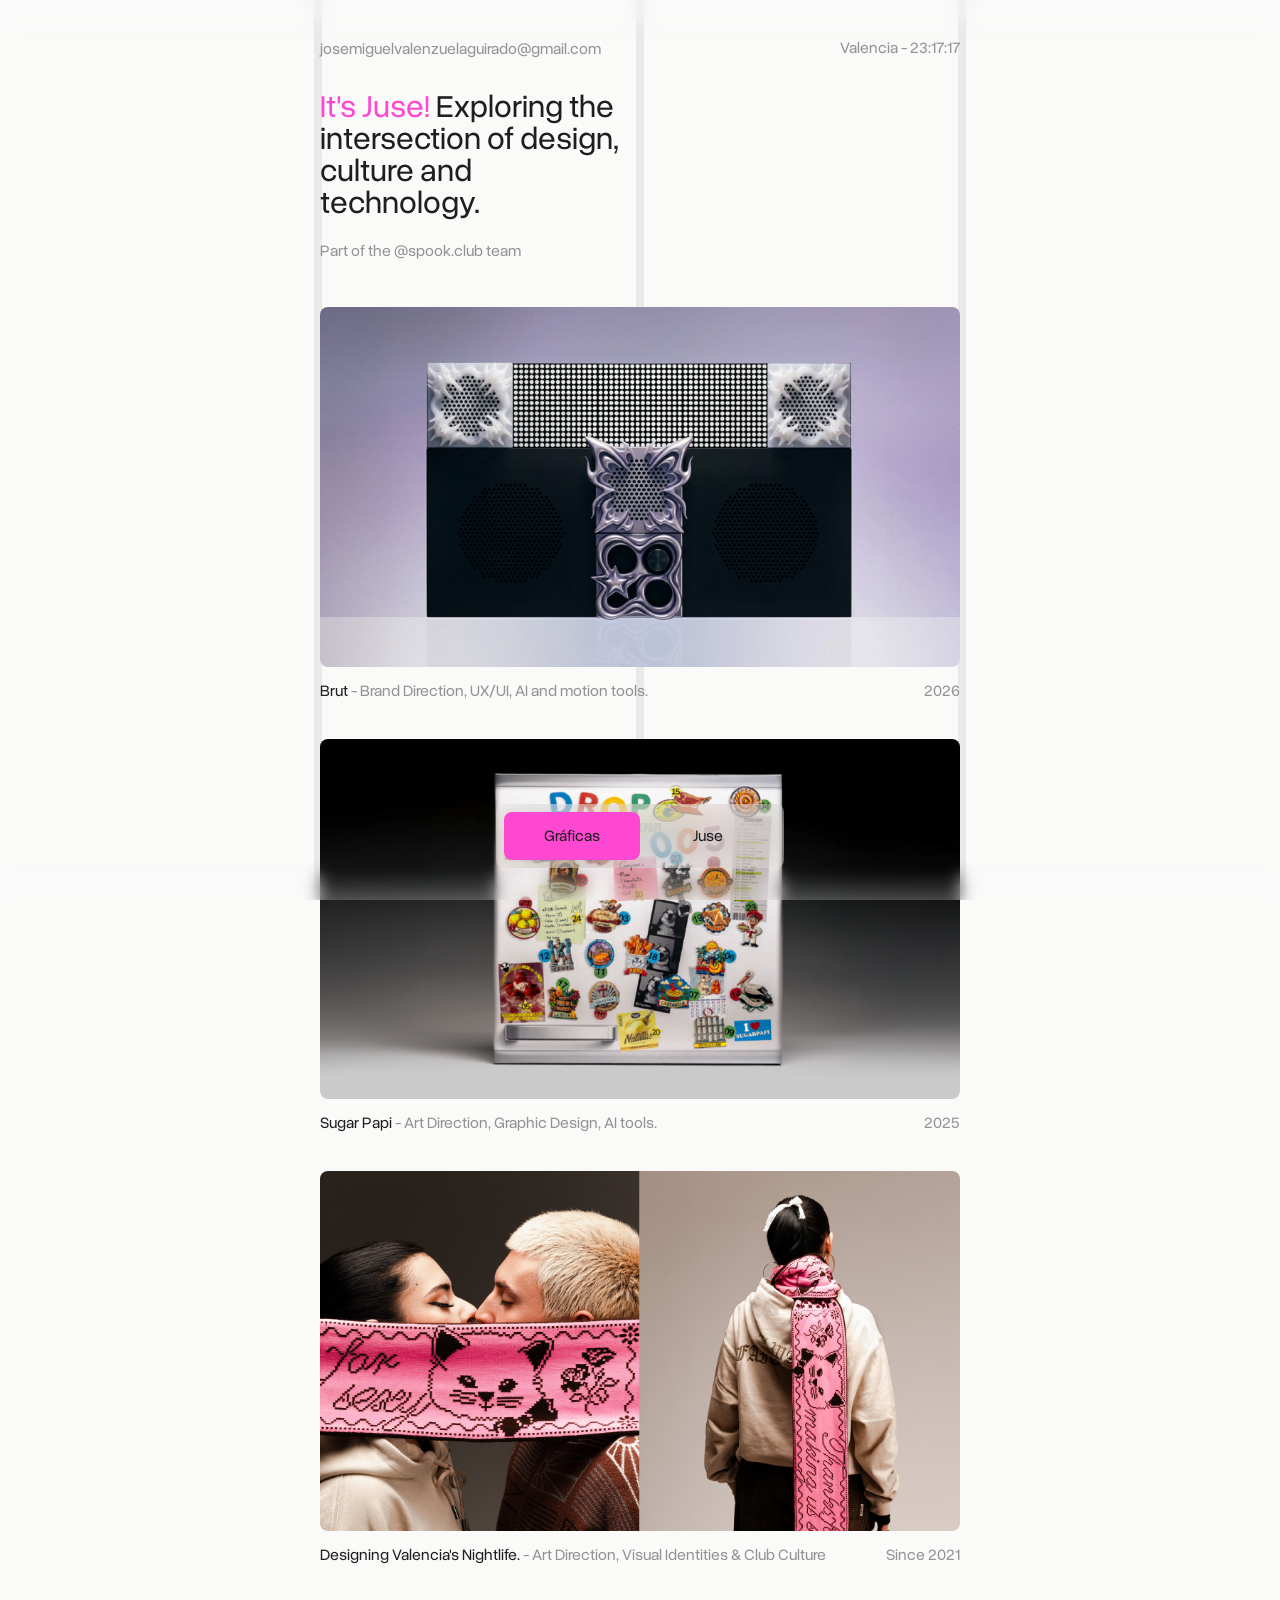
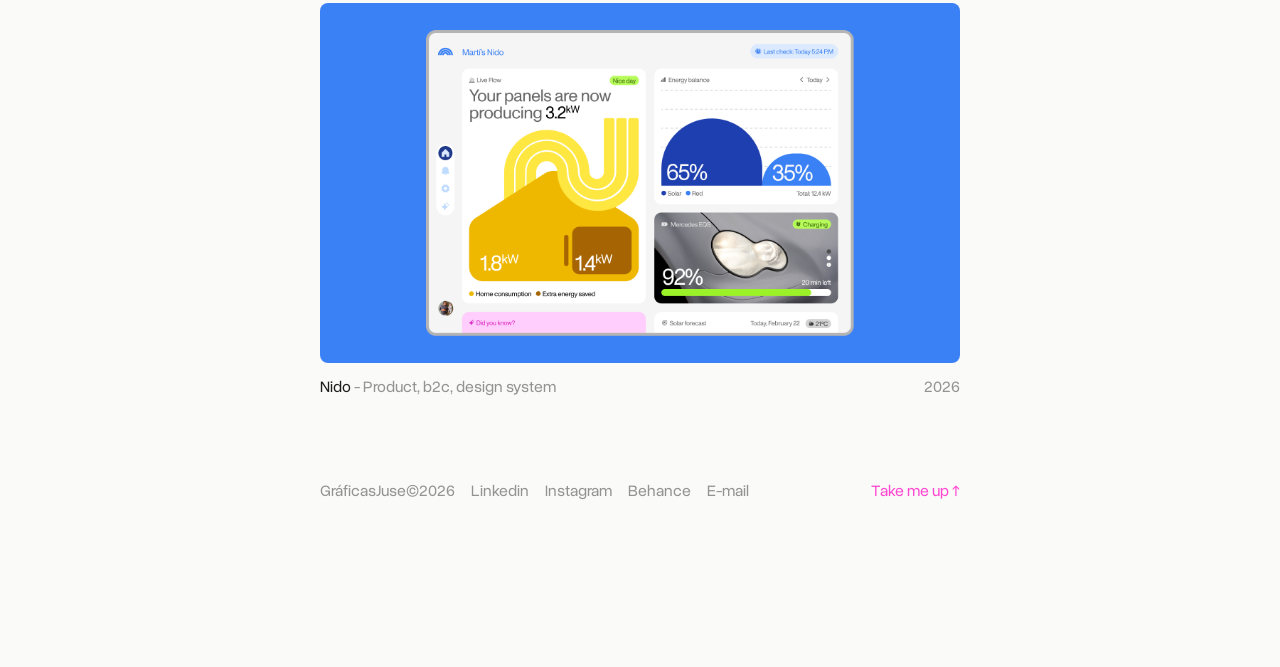
==== index.html @ 61f2789e "Primera versión del portfolio" ====
<!doctype html>
<html lang="es">
<head>
  <meta charset="utf-8">
  <meta name="viewport" content="width=device-width, initial-scale=1">
  <meta name="description" content="Portfolio de Juse. Gráficas, proyectos y trayectoria.">
  <title>portfolio</title>
  <link rel="stylesheet" href="styles.css">
  <script src="app.js" defer></script>
</head>
<body>
  <a class="skip" href="#contenido">Saltar al contenido</a>
  <div class="guides" aria-hidden="true"><i></i><i></i><i></i></div>
  <main id="contenido" class="center">
    <section id="graficas" role="tabpanel" aria-labelledby="tab-graficas">
      <div class="intro"><div class="email-control"><button type="button" class="copy-email" aria-label="Copiar correo: josemiguelvalenzuelaguirado@gmail.com">josemiguelvalenzuelaguirado@gmail.com</button><span class="copy-feedback" aria-hidden="true">Copied!</span></div><time class="valencia-clock" aria-label="Hora de Valencia"></time><h1><a class="juse-title-link" href="https://www.instagram.com/itsjusee/?hl=en" target="_blank" rel="noopener noreferrer">It's Juse!</a> Exploring the intersection of design, culture and technology.</h1><span class="current-role">Part of the <a href="https://www.instagram.com/spook.club/?hl=es" target="_blank" rel="noopener noreferrer">@spook.club</a> team</span></div>
      <div class="gallery" aria-label="Galería de proyectos">
        <article class="project"><a class="project-open" href="brut.html" data-project="0" aria-label="Abrir proyecto: Brut"><img class="art project-cover" src="Recursos/Graficas/cover_project1.png" alt="" width="900" height="506" fetchpriority="high" decoding="async"></a><div class="caption"><div><h2><span class="project-name">Brut</span> - Brand Direction, UX/UI, AI and motion tools.</h2></div><span class="project-date">2026</span></div></article>
        <article class="project"><a class="project-open" href="sugar-papi.html" data-project="1" aria-label="Abrir proyecto: Sugar Papi"><img class="art project-cover" src="Recursos/Graficas/cover_project2.png" alt="" width="900" height="506" loading="lazy" decoding="async"></a><div class="caption"><div><h2><span class="project-name">Sugar Papi</span> - Art Direction, Graphic Design, AI tools.</h2></div><span class="project-date">2025</span></div></article>
        <article class="project"><a class="project-open" href="night-clubbing.html" data-project="3" aria-label="Abrir proyecto: Designing Valencia's Nightlife."><img class="art project-cover" src="Recursos/Graficas/cover_project3.png" alt="" width="900" height="506" loading="lazy" decoding="async"></a><div class="caption"><div><h2><span class="project-name">Designing Valencia's Nightlife.</span> - Art Direction, Visual Identities &amp; Club Culture</h2></div><span class="project-date">Since 2021</span></div></article>
        <article class="project"><a class="project-open" href="nido.html" data-project="2" aria-label="Abrir proyecto: Nido"><img class="art project-cover" src="Recursos/Graficas/cover_project4.png" alt="" width="900" height="506" loading="lazy" decoding="async"></a><div class="caption"><div><h2><span class="project-name">Nido</span> - Product, b2c, design system</h2></div><span class="project-date">2026</span></div></article>
      </div>
    </section>
    <section id="juse" role="tabpanel" aria-labelledby="tab-juse" hidden>
      <div class="intro">
        <div class="email-control"><button type="button" class="copy-email" aria-label="Copiar correo: josemiguelvalenzuelaguirado@gmail.com">josemiguelvalenzuelaguirado@gmail.com</button><span class="copy-feedback" aria-hidden="true">Copied!</span></div><time class="valencia-clock" aria-label="Hora de Valencia"></time>
        <div class="juse-bio"><h1><a class="juse-title-link" href="https://www.instagram.com/itsjusee/?hl=en" target="_blank" rel="noopener noreferrer">It's Juse!</a> I'm a multidisciplinary designer with six years of experience in graphic design and art direction, now expanding my practice into digital product and interactive experiences.</h1>
        <div class="about-copy">
          <p>My background in visual communication, combined with my recent focus on research, interaction and user experience, allows me to approach complex problems from both a creative and user-centred perspective.</p>
          <p>I'm curious, collaborative and always looking for new ways to learn, connect ideas and turn them into clear and meaningful experiences.</p>
        </div></div>
        <button type="button" class="juse-portrait" aria-label="Ver la siguiente foto de Juse"><img src="Recursos/Juse/yo%201.png" alt="Juse, foto 1 de 5" width="1080" height="1440" decoding="async"></button>
      </div>
      <div class="resume">
        <section class="resume-section" aria-labelledby="studies-title">
          <h2 id="studies-title">Studies</h2>
          <div class="resume-rows">
            <div class="resume-row"><span class="resume-detail"><span class="resume-name">EASD</span> · Master's Degree in Interactive Space Design</span></div>
            <div class="resume-row"><span class="resume-detail"><span class="resume-name">UPV</span> · Master's Degree in UX/UI Design</span></div>
            <div class="resume-row"><span class="resume-detail"><span class="resume-name">EDI Murcia</span> · Bachelor's Degree in Graphic Design</span></div>
          </div>
        </section>
        <section class="resume-section" aria-labelledby="experience-title">
          <h2 id="experience-title">Experience</h2>
          <div class="resume-rows">
            <div class="resume-row"><span class="resume-detail"><a class="resume-name" href="https://www.instagram.com/spook.club/" target="_blank" rel="noopener noreferrer">Spook Club</a> · Visual designer and Social Media</span><span class="resume-followers" aria-label="139 k followers">+139 k followers</span></div>
            <div class="resume-row"><span class="resume-detail"><a class="resume-name" href="https://www.instagram.com/sugarpapi.es/" target="_blank" rel="noopener noreferrer">Sugar Papi</a> · Art Director and Graphic designer</span><span class="resume-followers" aria-label="88 k followers">+88 k followers</span></div>
            <div class="resume-row"><span class="resume-detail"><a class="resume-name" href="https://www.instagram.com/rotoclubvlc/" target="_blank" rel="noopener noreferrer">Roto Club</a> · Art Director and Graphic designer</span><span class="resume-followers" aria-label="23 k followers">+23 k followers</span></div>
            <div class="resume-row"><span class="resume-detail"><a class="resume-name" href="https://www.instagram.com/pizzaclik/?hl=en" target="_blank" rel="noopener noreferrer">Pizzaclik</a> · Graphic designer</span><span class="resume-followers" aria-label="3 k followers">+3 k followers</span></div>
          </div>
        </section>
        <section class="resume-section" aria-labelledby="recognition-title">
          <h2 id="recognition-title">Recognition</h2>
          <div class="resume-rows" lang="es">
            <div class="resume-row"><span class="resume-detail"><a class="resume-name" href="https://som.robolot.online/robolotcon26/informacio-exposicions/" target="_blank" rel="noopener noreferrer">Robolot</a> · 2026 · Ponencia</span></div>
            <div class="resume-row"><span class="resume-detail"><a class="resume-name" href="https://mmmad.art/Exposicion-colectiva-10-SEGUNDOS-10-ARTISTAS-ed-VLC" target="_blank" rel="noopener noreferrer">MMMAD</a> · 2021 · 10 Segundos 10 Artistas: Valencia</span></div>
            <div class="resume-row"><span class="resume-detail"><a class="resume-name" href="https://2021.recreoartbookfair.es/" target="_blank" rel="noopener noreferrer">Recreo Art Book Fair</a> · 2021 · Participación vendiendo un fanzine</span></div>
            <div class="resume-row"><span class="resume-detail"><a class="resume-name" href="https://web.murcia.es/noticia/las-obras-cv-el-fanzine-y-pandemonium-ganadoras-del-creamurcia-en-las-categorias-de-artes" target="_blank" rel="noopener noreferrer">CreaMurcia</a> · 2021 · 1er Premio en Artes Visuales</span></div>
            <div class="resume-row"><span class="resume-detail"><a class="resume-name" href="https://www.mu-tantes.com/ediciones/2019-virus/" target="_blank" rel="noopener noreferrer">Mu-Tantes</a> · 2019 · Exposición Colectiva</span></div>
          </div>
        </section>
        <section class="resume-section" aria-labelledby="toolkit-title">
          <h2 id="toolkit-title">Current toolkit</h2>
          <p class="resume-toolkit">Adobe Creative Cloud, Figma, Touchdesigner, Visual Code, Midjourney, Krea.</p>
        </section>
      </div>
    </section>
    <footer><div class="footer-info"><span>GráficasJuse©<span id="year">2026</span></span><a href="https://www.linkedin.com/in/itsjusee" target="_blank" rel="noopener noreferrer">Linkedin</a><a href="https://www.instagram.com/itsjusee/?hl=es" target="_blank" rel="noopener noreferrer">Instagram</a><a href="https://www.behance.net/itsjusee" target="_blank" rel="noopener noreferrer">Behance</a><div class="email-control footer-email"><button type="button" class="copy-email" aria-label="Copiar correo: josemiguelvalenzuelaguirado@gmail.com">E-mail</button><span class="copy-feedback" aria-hidden="true">Copied!</span></div></div><a class="back-to-top" href="#contenido">Take me up <span aria-hidden="true">↑</span></a></footer>
  </main>
  <span class="copy-status" role="status" aria-live="polite"></span>
  <nav class="tab-shell" aria-label="Vistas del portfolio"><div class="tabs" role="tablist" aria-label="Modo"><button id="tab-graficas" role="tab" aria-controls="graficas" aria-selected="true" tabindex="0">Gráficas</button><button id="tab-juse" role="tab" aria-controls="juse" aria-selected="false" tabindex="-1">Juse</button></div></nav>
</body>
</html>
---- styles.css ----
/* All pixel dimensions follow an 8px scale. Fluid type snaps to 8px steps. */
*{box-sizing:border-box} :root{--pink:#ff40d4;--ink:#202020;--muted:#777;--line:#e9e9e9}html{scroll-behavior:smooth;scroll-padding-top:32px}body{margin:0;background:#fafaf9;color:var(--negro);font-family:"Overused Grotesk",Arial,sans-serif;-webkit-font-smoothing:antialiased}button,a{-webkit-tap-highlight-color:transparent}button{font:inherit;color:var(--negro)}a{color:var(--negro);text-decoration:none}button:focus-visible,a:focus-visible{outline:8px solid #b00086;outline-offset:8px}[hidden]{display:none!important}.guides{position:fixed;inset:0;pointer-events:none;display:flex;justify-content:space-evenly;z-index:-1}.guides i{width:8px;background:var(--line)}.header{padding:32px 40px;display:flex;align-items:center;justify-content:space-between}.wordmark{font-size:24px;letter-spacing:0;font-weight:700}.wordmark span{font-size:16px;vertical-align:top;margin-left:8px;letter-spacing:0}.edition{font-size:8px;color:var(--negro)}.center{width:50%;margin:auto}.intro{padding:80px 32px 48px}.eyebrow{font-size:8px;letter-spacing:0}.intro h1{font-size:round(nearest,clamp(48px,5.8vw,104px),8px);font-weight:400;line-height:100%;letter-spacing:0;margin:32px 0}.intro-bottom{display:flex;align-items:flex-end;justify-content:space-between}.intro-bottom p{font-size:16px;line-height:100%;margin:0}.down{font-size:32px;font-weight:400}.gallery{display:grid;grid-template-columns:repeat(2,minmax(0,1fr));gap:40px 24px}.project{display:block;width:100%;padding:0;border:0;background:none;text-align:left;cursor:pointer}.art{position:relative;display:block;aspect-ratio:3/4;container-type:inline-size;overflow:hidden;isolation:isolate;transition:filter .25s}.project:hover .art{filter:saturate(1.15)}.art-one{background:#dbe851;color:var(--negro)}.poster-title{position:absolute;left:7%;top:8%;font-size:round(nearest,clamp(48px,7.2vw,112px),8px);line-height:100%;letter-spacing:0;z-index:2}.poster-title em{font-family:inherit;font-weight:400}.orb{position:absolute;display:block;width:65%;aspect-ratio:1;border-radius:50%;right:-9%;bottom:-8%;background:radial-gradient(circle at 35% 28%,#f5f6eb 0%,#b4b5a0 16%,#494f40 30%,#d8dbc3 40%,#727960 48%,#1a2319 66%,#cdd1aa 80%);box-shadow:-24px 24px 40px #414a2c55;transform:rotate(-24deg);transition:transform .6s}.project:hover .orb{transform:rotate(0deg) scale(1.04)}.art-label{position:absolute;bottom:6%;left:7%;font-size:8px;letter-spacing:0;z-index:2}.caption{display:flex;justify-content:space-between;gap:16px;padding:16px 16px 0;font-size:16px}.caption small{display:block;color:var(--negro);font-size:8px;margin-top:8px}.caption>span:last-child{font-size:8px;white-space:nowrap}.art-two{background:#552df4;color:var(--negro)}.mini-top{position:absolute;top:7%;left:7%;font-size:8px;letter-spacing:0}.type-stack{position:absolute;top:17%;left:7%;font-size:round(nearest,clamp(48px,8.3vw,136px),8px);letter-spacing:0;line-height:100%;font-weight:700;transform:rotate(-7deg)}.type-stack em{color:var(--negro);font-style:normal}.art-three{background:#f0c5dc;color:var(--negro)}.orbit{position:absolute;left:10%;top:10%;width:80%;height:80%;border:8px solid #79405d;border-radius:50%;transform:rotate(-30deg) scaleX(.45)}.o2{transform:rotate(30deg) scaleX(.45)}.o3{transform:rotate(90deg) scaleX(.45)}.orbit-title{position:absolute;left:8%;top:12%;font-size:round(nearest,clamp(48px,8vw,128px),8px);line-height:100%;letter-spacing:0}.orbit-title span{display:block;text-align:right}.demo-note{padding:24px 16px 0;color:var(--negro);font-size:8px;line-height:100%}.tab-shell{position:fixed;bottom:32px;left:50%;transform:translateX(-50%);z-index:5;padding:8px;border:8px solid #ffffff88;border-radius:104px;background:#f6f6f49e;backdrop-filter:blur(24px);-webkit-backdrop-filter:blur(24px);box-shadow:0 8px 24px #0000000a}.tabs{display:flex;gap:8px}.tabs button{border:0;border-radius:104px;min-width:160px;padding:16px 32px;font-size:24px;letter-spacing:0;background:transparent;cursor:pointer;transition:background .2s,color .2s}.tabs button[aria-selected=true]{background:var(--pink);color:var(--negro)}.pink{color:var(--negro)}.about-intro{padding:32px 32px 56px;border-top:8px solid var(--line)}.about-intro h2{font-size:round(nearest,clamp(32px,3.2vw,48px),8px);font-weight:400;letter-spacing:0;line-height:100%}.about-intro p{font-size:16px;line-height:100%;max-width:392px;color:var(--negro)}.pending{font-size:8px;color:var(--negro)}.cv-section{padding:32px;border-top:8px solid #dcdcdc}.cv-section h2{font-size:16px;display:flex;justify-content:space-between;font-weight:400;margin:0 0 32px}.cv-section h2 span{color:var(--negro);font-size:8px}.cv-row{display:grid;grid-template-columns:1fr 2fr;gap:24px}.cv-row>span{font-size:8px;color:var(--negro)}.cv-row h3{font-size:16px;margin:0 0 8px;font-weight:400}.cv-row p,.placeholder-copy{font-size:16px;line-height:100%;color:var(--negro);margin:0}.cv-note{padding:32px;font-size:16px;color:var(--negro);border-top:8px solid var(--line)}footer{display:flex;justify-content:space-between;margin-top:64px;padding:24px 16px 152px;font-size:8px;color:var(--negro)}dialog{border:0;padding:0;width:min(800px,90vw);max-height:90dvh;background:#fafaf9;color:var(--negro)}dialog::backdrop{background:#17171788;backdrop-filter:blur(8px)}.dialog-toolbar{display:flex;align-items:center;justify-content:space-between;padding:16px 24px;font-size:8px;letter-spacing:0}.dialog-toolbar button,.project-nav button{border:0;background:transparent;cursor:pointer;padding:8px;font-size:16px}.project-info{padding:32px}.project-info h2{font-size:40px;font-weight:400;letter-spacing:0;margin:24px 0}.project-info p{font-size:16px;line-height:100%;max-width:520px;color:var(--negro)}.project-nav{display:flex;align-items:center;justify-content:space-between;margin-top:32px;border-top:8px solid #ddd;padding-top:16px}.project-nav span{font-size:8px;color:var(--negro)}body.modal-open{overflow:hidden}.skip{position:fixed;top:-104px;left:24px;z-index:20;background:white;padding:16px}.skip:focus{top:8px}
@media(min-width:1800px){.center{max-width:1000px}}@media(width < 768px){.center{width:100%}.guides i:first-child,.guides i:last-child{visibility:hidden}.header{padding:24px}.edition{font-size:8px}.intro{padding:64px 24px 40px}.intro h1{font-size:64px}.gallery{gap:32px 16px}.poster-title{font-size:round(nearest,18vw,8px)}.type-stack{font-size:round(nearest,22vw,8px)}.orbit-title{font-size:round(nearest,21vw,8px)}.caption{padding-left:24px;padding-right:24px}.tab-shell{bottom:24px;padding:8px}.tabs button{min-width:128px;font-size:24px;padding:16px 24px}.about-intro,.cv-section{padding-left:24px;padding-right:24px}.about-intro h2{font-size:40px}.demo-note{padding-left:24px;padding-right:24px}dialog{width:94vw;max-height:92dvh}.project-info{padding:24px}}@media(prefers-reduced-motion:reduce){html{scroll-behavior:auto}*,*::before,*::after{transition:none!important}}

/* Scale the sample artwork to each portrait frame, including the project viewer. */
@font-face{font-family:"Overused Grotesk";src:url("assets/fonts/OverusedGrotesk-Roman.otf") format("opentype");font-weight:400;font-style:normal;font-display:swap}
@font-face{font-family:"Overused Grotesk";src:url("assets/fonts/OverusedGrotesk-Italic.otf") format("opentype");font-weight:400;font-style:italic;font-display:swap}
@font-face{font-family:"Overused Grotesk";src:url("assets/fonts/OverusedGrotesk-Bold.otf") format("opentype");font-weight:700;font-style:normal;font-display:swap}
@font-face{font-family:"Overused Grotesk";src:url("assets/fonts/OverusedGrotesk-BoldItalic.otf") format("opentype");font-weight:700;font-style:italic;font-display:swap}
.tab-shell{width:min(480px,calc(100% - 32px));padding:16px;border:0;border-radius:24px;background:rgba(255,255,255,.2);backdrop-filter:blur(24px);-webkit-backdrop-filter:blur(24px);box-shadow:0 8px 24px #00000008;transition:transform .25s ease,opacity .25s ease,visibility .25s}
.tabs{gap:0}
.tabs button{flex:1;min-width:0;padding:24px 16px;border-radius:16px;font-size:24px;font-weight:400;line-height:100%;letter-spacing:0;color:var(--negro)}
.tabs button[aria-selected=true]{background:var(--pink);color:var(--negro)}
@media(min-width:768px){.tab-shell{width:288px;padding:8px;border-radius:24px}.tabs button{height:48px;padding:8px 16px;font-size:16px;line-height:100%;border-radius:16px}}
.tab-shell:has(:focus-visible){opacity:1;visibility:visible;transform:translateX(-50%)}
@media all{
  .tab-shell{
    transition:transform .2s ease-out,opacity .15s ease,visibility 0s;
  }
  .tab-shell.is-scroll-hidden:not(:has(:focus-visible)){
    opacity:0;
    visibility:hidden;
    transform:translate(-50%,120px);
    pointer-events:none;
    transition:transform .7s cubic-bezier(.4,0,.2,1),opacity .3s ease .3s,visibility 0s .7s;
  }
}
@media(width < 768px){.tab-shell{padding:8px;border-radius:16px}.tabs button{padding:16px 8px;font-size:24px;border-radius:16px}}
.art .poster-title{font-size:round(nearest,28cqw,8px)}
.art .type-stack{font-size:round(nearest,32cqw,8px)}
.art .orbit-title{font-size:round(nearest,30cqw,8px)}
.art .art-label{font-size:round(nearest,clamp(8px,2cqw,8px),8px);letter-spacing:0}
.art .mini-top{font-size:round(nearest,clamp(8px,1.8cqw,8px),8px);letter-spacing:0}
@media(max-width:600px){.gallery{grid-template-columns:minmax(0,1fr)}}
@media(width < 768px){.gallery .caption{padding:16px 8px 0;gap:8px;font-size:16px}.gallery .caption small{font-size:8px;line-height:100%}.gallery .caption>span:last-child{font-size:8px}}

/* Tab corner radius. */
.intro h1{font-size:32px;line-height:100%}
.tab-shell,.tabs button{border-radius:8px}

/* Fade the viewport content into a soft blur along the bottom edge. */
body::before,body::after{
  content:"";
  position:fixed;
  inset:auto 0 0;
  height:40px;
  z-index:4;
  pointer-events:none;
  background:linear-gradient(to bottom,transparent,rgba(250,250,249,.24));
  -webkit-backdrop-filter:blur(8px);
  backdrop-filter:blur(8px);
  -webkit-mask-image:linear-gradient(to bottom,transparent,rgba(0,0,0,.16) 24%,rgba(0,0,0,.64) 64%,#000);
  mask-image:linear-gradient(to bottom,transparent,rgba(0,0,0,.16) 24%,rgba(0,0,0,.64) 64%,#000);
}
body::before{
  inset:0 0 auto;
  background:linear-gradient(to top,transparent,rgba(250,250,249,.24));
  -webkit-mask-image:linear-gradient(to top,transparent,rgba(0,0,0,.16) 24%,rgba(0,0,0,.64) 64%,#000);
  mask-image:linear-gradient(to top,transparent,rgba(0,0,0,.16) 24%,rgba(0,0,0,.64) 64%,#000);
}

/* Design palette: names shared with the portfolio's visual direction. */
:root{
  --rosa:#FF48D1;
  --azul:#3D77FF;
  --verde:#34C759;
  --gris-claro:#F5F5F5;
  --gris-oscuro:#939393;
  --negro:#1E1E1E;
  --pink:var(--rosa);
  --ink:var(--negro);
  --muted:var(--negro);
}
/* Align the introduction with the left project column on desktop. */
@media(min-width:768px){
  :is(#graficas,#juse)>.intro{
    display:grid;
    grid-template-columns:repeat(2,minmax(0,1fr));
    column-gap:24px;
    padding:0 0 48px;
  }
  :is(#graficas,#juse)>.intro>*{grid-column:1}
  :is(#graficas,#juse)>.intro h1{margin:32px 0 24px}
}
/* Use the same 100% line height across all text and controls. */
body{line-height:100%}
body *{line-height:100%}
.current-role{display:block;font-size:16px;line-height:100%}
.current-role a:hover,.current-role a:focus-visible{color:var(--rosa)}
.current-role,.current-role a{color:var(--gris-oscuro)}
.project-open{display:block;width:100%;padding:0;border:0;background:none;text-align:left;cursor:pointer}
.project-cursor{position:fixed;top:0;left:0;z-index:10;padding:8px 12px;border-radius:8px;background:var(--rosa);color:var(--negro);font-size:16px;font-weight:400;line-height:100%;white-space:nowrap;pointer-events:none;user-select:none;visibility:hidden}
.project-cursor.is-gallery{background:var(--azul)}
@media(hover:hover) and (pointer:fine){
  .project-open{cursor:pointer}
  .project-cursor.is-visible{visibility:visible}
}
.art{border-radius:8px}
.gallery .art{transition:filter .25s,border-radius .25s ease}
.gallery .project-open{transition:border-radius .25s ease}
@media(hover:hover) and (pointer:fine){
  .gallery .project-open:hover,.gallery .project-open:hover .art{border-radius:16px}
}
.gallery{grid-template-columns:minmax(0,1fr)}
.gallery .art{aspect-ratio:16/9}
.gallery .project-cover{width:100%;object-fit:cover;height:auto}
.art-four{background:var(--azul)}
.gallery .caption h2{margin:0;font-size:16px;font-weight:400;line-height:100%;color:var(--gris-oscuro)}
.gallery .caption{padding-left:0;padding-right:0}
.gallery .caption .project-name{color:var(--negro)}
.gallery .caption>div{white-space:normal;transform:none}
footer{display:grid;grid-template-columns:repeat(2,minmax(0,1fr));gap:24px;padding-left:0;padding-right:0;font-size:16px;color:var(--gris-oscuro)}
footer a{color:var(--gris-oscuro)}
.footer-info{display:flex;flex-wrap:wrap;align-items:baseline;gap:16px}
@media(width >= 768px){
  .footer-info{width:max-content;flex-wrap:nowrap;white-space:nowrap}
}
.footer-info>span{color:var(--gris-oscuro)}
.footer-info #year{color:inherit}
.footer-info a:hover,.footer-info a:focus-visible{color:var(--rosa)}
.back-to-top{display:block;justify-self:end;text-align:right;align-self:start;padding:16px 0;margin-top:-16px}
.back-to-top span{display:inline-block;color:inherit}
.back-to-top:hover,.back-to-top:focus-visible{animation:back-to-top-hop .6s ease-in-out}
@keyframes back-to-top-hop{0%,100%{transform:translateY(0)}40%{transform:translateY(-8px)}70%{transform:translateY(0)}85%{transform:translateY(-4px)}}
@media(width < 768px){footer{padding-left:24px;padding-right:24px}}
:is(#graficas,#juse)>.intro{padding-top:40px}
.valencia-clock{display:block;font-size:16px;text-align:right;white-space:nowrap;color:var(--gris-oscuro)}
@media(min-width:768px){
  :is(#graficas,#juse)>.intro>.current-role{grid-row:1}
  :is(#graficas,#juse)>.intro>.valencia-clock{grid-column:2;grid-row:1;align-self:start}
}
@media(width < 768px){
  :is(#graficas,#juse)>.intro{display:grid;grid-template-columns:minmax(0,1fr) auto;column-gap:16px}
  :is(#graficas,#juse)>.intro>h1,:is(#graficas,#juse)>.intro>.intro-bottom{grid-column:1 / -1}
}

/* Project dates share the title baseline in the right column. */
.gallery .caption{display:grid;grid-template-columns:minmax(0,1fr) auto;align-items:baseline}
.gallery .caption>.project-date{font-size:16px;font-weight:400;line-height:100%;color:var(--gris-oscuro);text-align:right;white-space:nowrap;transform:none}

/* Mobile projects align with the introduction and crop the artwork to a square. */
@media(width < 768px){
  .gallery{padding-inline:24px}
  .gallery .project-open{position:relative;aspect-ratio:1 / 1;overflow:hidden;border-radius:8px}
  .gallery .art{position:absolute;top:0;left:50%;width:177.777778%;height:100%;aspect-ratio:16 / 9;transform:translateX(-50%);border-radius:0}
  .gallery .project-open:is([href="brut.html"],[href="night-clubbing.html"],[href="nido.html"]) .project-cover{left:0;right:auto;transform:none;object-position:left center}
  .gallery .project-open[href="night-clubbing.html"] .project-cover{transform:scale(1.16);transform-origin:left center}
  .gallery .caption{padding-inline:0}
}
/* Compact mobile navigation with the same scroll behavior as desktop. */
@media(width < 768px){
  .tab-shell{width:min(256px,calc(100% - 48px));padding:8px}
  .tabs button{min-width:0;height:48px;padding:8px 16px;font-size:16px}
}
/* Mobile footer: identity and back link above one row of social links. */
@media(width < 768px){
  footer{grid-template-columns:max-content max-content minmax(0,1fr);gap:16px}
  .footer-info{display:contents}
  .footer-info>span{grid-column:1 / -1;grid-row:1;justify-self:start}
  footer .back-to-top{grid-column:1 / -1;grid-row:1;white-space:nowrap}
  .footer-info>a{grid-row:2;white-space:nowrap}
  .footer-info>a:nth-of-type(1){grid-column:1}
  .footer-info>a:nth-of-type(2){grid-column:2}
  .footer-info>a:nth-of-type(3){grid-column:3}
}
@media(width < 768px){
  .gallery .caption>.project-date{display:none}
  .gallery .caption{grid-template-columns:minmax(0,1fr)}
}

/* Biography follows the same left column and type scale as the project captions. */
#juse .about-copy{font-size:16px;font-weight:400;color:var(--negro)}
#juse .about-copy p{margin:0 0 16px;line-height:120%}
#juse .about-copy p:last-child{margin-bottom:0}
@media(width < 768px){#juse .about-copy{grid-column:1 / -1}}
@media(width < 768px){
  :is(#graficas,#juse)>.intro h1{margin-top:64px}
}

/* Full-width biography details, with the same 16px type as project headings. */
.resume{display:grid;gap:40px;font-size:16px;font-weight:400;color:var(--negro)}
.resume-section h2{display:inline-block;margin:0 0 24px;padding:4px 8px;border-radius:8px;background:var(--gris-claro);font-size:16px;font-weight:400}
.resume-rows{display:grid;gap:8px}
.resume-row{display:grid;grid-template-columns:minmax(0,1fr);column-gap:16px;color:var(--gris-oscuro)}
.resume-row>span{line-height:120%}
.resume-name{color:var(--negro)}

.resume-toolkit{margin:0;line-height:120%}
@media(width < 768px){
  .resume{padding-inline:24px}
  .resume-rows{gap:24px}
  .resume-row{grid-template-columns:minmax(0,1fr);gap:4px 16px}
  .resume-detail{grid-column:1;grid-row:1}


}
@media(hover:hover){
  .tabs button[aria-selected=false]:hover{background:var(--gris-claro)}
}

/* Portrait shares the biography row and keeps an Instagram 3:4 frame. */
.juse-portrait{display:block;width:100%;height:auto;aspect-ratio:3 / 4;padding:0;border:0;background:var(--gris-claro);border-radius:8px;overflow:hidden;position:relative;cursor:pointer}
.juse-portrait img{position:absolute;inset:0;display:block;width:100%;height:100%;object-fit:cover;object-position:center top}
@media(min-width:768px){
  #juse>.intro>.juse-bio{grid-column:1;grid-row:2}
  #juse>.intro>.juse-portrait{grid-column:2;grid-row:2;align-self:stretch;margin-top:32px;height:0;min-height:calc(100% - 32px);aspect-ratio:auto}
}
@media(width < 768px){
  #juse>.intro>.juse-bio,#juse>.intro>.juse-portrait{grid-column:1 / -1}
  #juse>.intro>.juse-portrait{margin-top:24px}
}
/* Copyable email replaces the role in the shared header. */
.copy-email{display:block;min-width:0;padding:0;border:0;background:none;font-size:16px;font-weight:400;line-height:120%;color:var(--gris-oscuro);text-align:left;overflow-wrap:anywhere;cursor:pointer;justify-self:start;align-self:start}
.copy-email:hover,.copy-email:focus-visible{color:var(--gris-oscuro);text-decoration:underline;text-underline-offset:3px}
.copy-status{position:absolute;width:1px;height:1px;padding:0;margin:-1px;overflow:hidden;clip-path:inset(50%);white-space:nowrap}
@media(min-width:768px){
  :is(#graficas,#juse)>.intro>.email-control{grid-column:1;grid-row:1}
  #graficas>.intro>.current-role{grid-column:1;grid-row:3}
}
@media(width < 768px){
  #graficas>.intro>.current-role{grid-column:1 / -1}
}
/* Clipboard feedback floats beside the address without shifting the layout. */
.email-control{position:relative;min-width:0;align-self:start;justify-self:start;max-width:100%}
.copy-feedback{position:absolute;left:calc(100% + 8px);top:50%;z-index:6;padding:4px 8px;border-radius:8px;background:var(--rosa);color:var(--negro);font-size:16px;line-height:120%;white-space:nowrap;pointer-events:none;opacity:0;visibility:hidden;transform:translate(4px,-50%);transition:opacity .15s ease,transform .15s ease,visibility .15s}
.email-control.is-copied .copy-feedback{opacity:1;visibility:visible;transform:translate(0,-50%)}
@media(width < 768px){
  .copy-feedback{left:0;top:calc(100% + 8px);transform:translateY(4px)}
  .email-control.is-copied .copy-feedback{transform:translateY(0)}
}

a.resume-name:hover,a.resume-name:focus-visible{color:var(--rosa)}

/* Experience follower counts align to the right of each company row. */
.resume-section[aria-labelledby="experience-title"] .resume-row{grid-template-columns:minmax(0,1fr) max-content;align-items:baseline}
.resume-followers{color:var(--gris-oscuro);text-align:right;white-space:nowrap}
/* Experience details and follower counts share the left desktop column. */
@media(min-width:768px){
  .resume-section[aria-labelledby="experience-title"] .resume-rows{width:calc((100% - 24px) / 2)}
}
/* Mobile header stacks the clock above the full-width email. */
@media(width < 768px){
  :is(#graficas,#juse)>.intro{row-gap:0}
  :is(#graficas,#juse)>.intro>.valencia-clock{grid-column:1 / -1;grid-row:1;text-align:left;justify-self:start}
  :is(#graficas,#juse)>.intro>.email-control{grid-column:1 / -1;grid-row:2;justify-self:stretch;margin-top:4px}
  .email-control .copy-email{width:100%;font-size:clamp(12px,3.7vw,16px);white-space:nowrap;overflow-wrap:normal}
  .copy-email:focus,.copy-email:focus-visible{outline:none}
}
/* One shared pink indicator slides between the two tabs. */
.tabs{position:relative;isolation:isolate}
.tabs::before{content:"";position:absolute;inset:0 auto 0 0;width:50%;border-radius:8px;background:var(--rosa);pointer-events:none;transform:translateX(0);transition:transform .25s cubic-bezier(.22,.61,.36,1)}
.tabs:has(button:nth-child(2)[aria-selected="true"])::before{transform:translateX(100%)}
.tabs button{position:relative;z-index:1}
.tabs button[aria-selected="true"]{background:transparent}
.juse-title-link{color:var(--rosa)}

.project-cursor.is-building{background:var(--gris-oscuro)}

/* Fade and slide project labels independently of their cursor position. */
.project-cursor{opacity:0;translate:0 6px;transition:opacity .18s ease,translate .22s cubic-bezier(.22,.61,.36,1),visibility 0s .22s}
@media(hover:hover) and (pointer:fine){
  .project-cursor.is-visible{opacity:1;translate:0 0;visibility:visible;transition-delay:0s}
}
/* Project back link travels with the floating tab navigation. */
.project-back{position:absolute;right:calc(100% + 8px);top:0;display:flex;align-items:center;justify-content:center;width:64px;height:64px;border-radius:8px;background:rgba(255,255,255,.2);backdrop-filter:blur(24px);-webkit-backdrop-filter:blur(24px);box-shadow:0 8px 24px #00000008;color:var(--negro);transition:background .2s ease}
.project-back:hover{background:var(--gris-claro)}
@media(width < 768px){
  body[data-project-page] .tab-shell{width:min(256px,calc(100% - 112px));margin-left:36px}
}
/* Make room for the back button as the project navigation enters. */
body[data-project-page] .tab-shell{margin-left:36px;animation:project-nav-enter .35s cubic-bezier(.22,.61,.36,1) both}
body[data-project-page] .project-back{animation:project-back-enter .3s cubic-bezier(.22,.61,.36,1) .08s both}
@keyframes project-nav-enter{from{margin-left:0}to{margin-left:36px}}
@keyframes project-back-enter{from{opacity:0;transform:translateX(12px)}to{opacity:1;transform:translateX(0)}}
@media(prefers-reduced-motion:reduce){
  body[data-project-page] .tab-shell,body[data-project-page] .project-back{animation:none}
}
footer .back-to-top{color:var(--rosa)}
.footer-email .copy-email{font-size:16px;line-height:100%;white-space:nowrap}
.footer-email .copy-email:hover,.footer-email .copy-email:focus-visible{color:var(--rosa);text-decoration:none}
@media(width < 768px){
  footer{grid-template-columns:repeat(3,max-content) minmax(0,1fr)}
  .footer-email{grid-row:2;grid-column:4}
  .footer-email .copy-feedback{left:auto;right:0}
}

/* Brut case study and persistent desktop section index. */
.brut-page .guides{display:none}
.brut-case{padding-top:16px}
.brut-section{margin-bottom:64px;scroll-margin-top:48px}
.brut-meta{display:flex;justify-content:space-between;gap:24px;color:var(--rosa);font-size:16px}
.brut-case h1,.brut-case h3{font-weight:400;font-size:32px;line-height:100%;margin:24px 0}
@media(min-width:768px){
  .brut-case h1,.brut-case h3,.brut-case p{width:calc((100% - 24px) / 2)}
}
.brut-case p{font-size:16px;line-height:120%;margin:24px 0;max-width:960px}
.brut-label{display:inline-block;font-size:16px;font-weight:400;line-height:100%;padding:4px 8px;border-radius:8px;background:var(--gris-claro);margin:0}
.brut-credits a{text-decoration:none}
.brut-credits a:hover,.brut-credits a:focus-visible{color:var(--rosa)}
.brut-frames{container-type:inline-size;margin-top:40px;background:#000;border-radius:8px;overflow:hidden}
.brut-frames-track{display:flex;align-items:center;gap:2cqw;height:56.25cqw;padding-inline:8cqw;overflow-x:auto;scroll-snap-type:x proximity;scroll-padding-inline:8cqw;scrollbar-width:none;cursor:grab;touch-action:pan-x pan-y;user-select:none}
.brut-frames-track::-webkit-scrollbar{display:none}
.brut-frames-track.is-dragging{cursor:grabbing;scroll-snap-type:none}
.brut-frame{flex:0 0 auto;height:38cqw;aspect-ratio:3 / 5;background:var(--azul);background-size:cover;background-position:center;scroll-snap-align:start}
.brut-frame:nth-child(2){background-color:#b8c6ce}
.brut-frame:nth-child(3){background-color:var(--rosa)}
.brut-frame:nth-child(4){background-color:#39364d}
.brut-frame:nth-child(5){background-color:#bcbcbc}
.brut-identity-gallery{position:relative;margin-top:40px;--identity-one:var(--azul);--identity-two:var(--rosa);--identity-three:var(--negro)}
.brut-identity-track{display:flex;overflow-x:auto;scroll-snap-type:x mandatory;scrollbar-width:none;border-radius:8px}
.brut-identity-track::-webkit-scrollbar{display:none}
.brut-identity-slide{flex:0 0 100%;min-width:0;aspect-ratio:16 / 9;scroll-snap-align:start;background:var(--identity-one);background-size:cover;background-position:center}
.brut-identity-slide:nth-child(2){background:var(--identity-two);background-size:cover;background-position:center}
.brut-identity-slide:nth-child(3){background:var(--identity-three);background-size:cover;background-position:center}
.brut-identity-selector{position:absolute;left:8px;top:50%;transform:translateY(-50%);display:flex;align-items:center;gap:8px}
.brut-identity-selector button{position:relative;flex:none;width:32px;height:32px;padding:0;border:0;background:var(--identity-one);background-size:cover;background-position:center;cursor:pointer;transition:width .35s ease}
.brut-identity-selector button:nth-child(2){background:var(--identity-two);background-size:cover;background-position:center}
.brut-identity-selector button:nth-child(3){background:var(--identity-three);background-size:cover;background-position:center}
.brut-identity-selector button::after{content:"";position:absolute;inset:0;background:rgba(255,255,255,.5);transition:opacity .35s ease}
.brut-identity-selector button[aria-pressed="true"]{width:48px}
.brut-identity-selector button[aria-pressed="true"]::after{opacity:0}
.brut-identity-selector button:focus-visible{outline:3px solid #fff;outline-offset:3px}
@media(width < 768px){
  .brut-identity-selector{position:static;transform:none;justify-content:center;margin-top:16px}
}
.brut-stories{margin-top:40px}
.brut-stories-track{display:flex;gap:16px;overflow-x:auto;scroll-snap-type:x mandatory;scrollbar-width:none;border-radius:8px;background:#000}
.brut-stories-track::-webkit-scrollbar{display:none}
.brut-story{display:flex;align-items:center;justify-content:center;flex:0 0 100%;min-width:0;aspect-ratio:16 / 9;scroll-snap-align:start;overflow:hidden}
.brut-story-media{display:block;width:25.3125%;height:80%;object-fit:cover;border-radius:8px;background:var(--azul)}
.brut-story:nth-child(2) .brut-story-media{background:var(--rosa)}
.brut-story:nth-child(3) .brut-story-media{background:var(--negro)}
.brut-stories-controls{display:flex;align-items:center;justify-content:center;gap:0;margin-top:8px}
.brut-stories-controls button{display:grid;place-items:center;width:28px;height:28px;padding:0;border:0;background:none;cursor:pointer}
.brut-stories-controls button::before{content:"";width:8px;height:8px;border-radius:50%;background:var(--gris-oscuro);transition:background .2s}
.brut-stories-controls button[aria-pressed="true"]::before{background:var(--azul)}
.brut-case .brut-heading{font-size:16px;font-weight:400;line-height:120%;margin:24px 0;max-width:960px}
@media(width >= 1280px){.brut-case .brut-heading{width:calc((100% - 24px) / 2)}}
.brut-comparison{position:relative;aspect-ratio:16 / 9;margin-top:40px;border-radius:8px;overflow:hidden;isolation:isolate}
.brut-comparison-layer{position:absolute;inset:0;background-size:cover;background-position:center}
.brut-comparison-pink{background-color:var(--rosa)}
.brut-comparison-blue{background-color:var(--azul);clip-path:inset(0 calc(100% - var(--comparison-position)) 0 0)}
.brut-comparison-hint{position:absolute;top:16px;left:16px;padding:4px 8px;border-radius:8px;background:#ffffffdd;color:var(--gris-oscuro);font-size:16px;pointer-events:none}
.brut-comparison-divider{position:absolute;top:0;bottom:0;left:var(--comparison-position);width:4px;background:#fafaf9;transform:translateX(-50%);pointer-events:none}
.brut-comparison-divider>span{position:absolute;top:50%;left:50%;display:grid;place-items:center;width:40px;height:40px;transform:translate(-50%,-50%);border-radius:50%;background:#fafaf9;color:var(--negro);font-size:24px}
.brut-comparison-range{position:absolute;inset:0;width:100%;height:100%;margin:0;opacity:0;cursor:ew-resize}
.brut-comparison:has(:focus-visible){outline:3px solid var(--rosa);outline-offset:4px}
.brut-placeholder{display:block;width:100%;max-width:100%;aspect-ratio:1920 / 1080;object-fit:cover;background:var(--azul);border-radius:8px;margin-top:40px}
.brut-index{display:none}
.sugar-stats{display:grid;grid-template-columns:repeat(4,minmax(0,1fr));gap:12px 24px;margin-top:24px}
.sugar-stat{min-width:0;display:grid;grid-template-rows:subgrid;grid-row:span 2;align-items:start;padding:16px;border-radius:8px;background:var(--gris-claro)}
.sugar-case .sugar-stat h1{width:100%;margin:0}
.sugar-case .sugar-stat .brut-heading{width:100%;margin:0;color:var(--gris-oscuro)}
@media(width < 768px){.sugar-stats{grid-template-columns:repeat(2,minmax(0,1fr));gap:12px 16px}}
.brut-closing{background:#e0e0e0;box-shadow:0 0 0 100vmax #e0e0e0;clip-path:inset(0 -100vmax);padding:48px 0}
.brut-closing .brut-label{background:#fff}
.brut-closing .brut-section:last-child{margin-bottom:0}
.brut-page footer{margin-top:0;padding-top:88px;background:#e0e0e0;box-shadow:0 0 0 100vmax #e0e0e0;clip-path:inset(0 -100vmax)}
.sugar-page footer{background:#fafaf9;box-shadow:0 0 0 100vmax #fafaf9}
.sugar-page{background:#fafaf9}
.sugar-page .brut-comparison-hint{background:#fafaf9dd}
.sugar-page .skip{background:#fafaf9}
.nightlife-page footer{background:#fafaf9;box-shadow:0 0 0 100vmax #fafaf9}
.nightlife-case .brut-heading a:hover{color:var(--rosa)}
/* Club audio buttons use the case study's labels, palette and spacing. */
.club-mood-heading{display:flex;align-items:center;flex-wrap:wrap;gap:8px}
.club-mood-button{display:inline-flex;align-items:center;justify-content:flex-start;flex:none;height:32px;padding:8px;border:0;border-radius:8px;background:var(--gris-claro);color:var(--negro);font-size:16px;line-height:100%;cursor:pointer;transition:background .2s ease,transform .2s ease}
.club-mood-button>span{max-width:0;margin-left:0;overflow:hidden;white-space:nowrap;opacity:0;transform:translateX(-8px);transition:max-width .4s cubic-bezier(.22,.61,.36,1),margin-left .4s cubic-bezier(.22,.61,.36,1),transform .4s cubic-bezier(.22,.61,.36,1),opacity .25s ease}
.club-mood-button:focus-visible>span{max-width:160px;margin-left:8px;opacity:1;transform:translateX(0)}
@media(hover:hover){
  .club-mood-button:hover>span{max-width:160px;margin-left:8px;opacity:1;transform:translateX(0)}
}
.club-mood-button[aria-pressed="true"]{background:var(--gris-claro)}
@media(hover:hover){
  .club-mood-button:hover{background:var(--rosa)}
}
.club-mood-button:active{transform:translateY(1px)}
.club-mood-button:focus-visible{outline:2px solid var(--rosa);outline-offset:4px}
.club-mood-button svg{flex:none}
.club-mood-equalizer{display:none;fill:var(--rosa)}
.club-mood-button[aria-pressed="true"] .club-mood-equalizer{display:initial}
.club-mood-button[aria-pressed="true"] svg>path{visibility:hidden}
.club-mood-equalizer rect{transform-box:fill-box;transform-origin:center bottom;animation:club-mood-bars .8s ease-in-out infinite alternate}
.club-mood-equalizer rect:nth-child(2){animation-duration:.6s;animation-delay:-.3s}
.club-mood-equalizer rect:nth-child(3){animation-duration:.7s;animation-delay:-.5s}
.club-mood-button:focus-visible .club-mood-equalizer{display:none}
.club-mood-button[aria-pressed="true"]:focus-visible svg>path{visibility:visible}
@media(hover:hover){
  .club-mood-button:hover .club-mood-equalizer{display:none}
  .club-mood-button[aria-pressed="true"]:hover svg>path{visibility:visible}
}
@keyframes club-mood-bars{from{transform:scaleY(.25)}to{transform:scaleY(1)}}
@media(prefers-reduced-motion:reduce){
  .club-mood-equalizer rect{animation:none}
  .club-mood-equalizer rect:first-child{transform:scaleY(.5)}
  .club-mood-equalizer rect:last-child{transform:scaleY(.75)}
}
.brut-timeline{margin:64px 0;overflow:hidden}
.brut-months{display:grid;grid-template-columns:repeat(3,1fr);text-align:center;margin-bottom:16px;color:var(--negro)}
.brut-timeline-grid{display:grid;grid-template-columns:repeat(12,minmax(0,1fr));gap:16px 0;padding:16px 0;background:repeating-linear-gradient(to right,var(--negro) 0 1px,transparent 1px calc(100% / 6))}
.brut-phase{display:flex;align-items:center;justify-content:space-between;gap:8px;border-radius:8px;background:var(--gris-claro);padding:8px;font-size:16px}
.brut-phase>span{line-height:120%}
.brut-phase>span:last-child{flex-shrink:0;background:var(--rosa);color:var(--negro);border-radius:8px;padding:4px 8px}
.phase-ideation{grid-column:1 / 5;grid-row:1}
.phase-branding{grid-column:3 / 10;grid-row:2}
.phase-ui{grid-column:4 / 10;grid-row:3}
.phase-motion{grid-column:7 / 13;grid-row:4}
@media(min-width:1024px){
  .brut-index{position:fixed;left:32px;top:50%;transform:translateY(-50%);width:calc(25% - 64px);display:flex;flex-direction:column;gap:16px;z-index:3}
  .brut-index a{font-size:16px;line-height:120%;color:var(--gris-oscuro);transition:color .2s}
  .brut-index a[aria-current="location"],.brut-index a:hover{color:var(--negro)}
}
@media(width < 768px){
  .brut-case{padding:0 24px}
  .brut-meta{flex-direction:column;gap:8px}
  .brut-section{margin-bottom:48px}
  .brut-case h1,.brut-case h3{font-size:32px}
  .brut-timeline{margin:40px 0}
  .brut-phase{grid-column:1 / -1}
}

/* Tablet and split windows keep copy readable within the central column. */
@media(768px <= width < 1280px){
  .brut-case h1,.brut-case h3,.brut-case p{width:100%}
  :is(#graficas,#juse)>.intro{row-gap:0}
  :is(#graficas,#juse)>.intro>.valencia-clock{grid-column:1 / -1;grid-row:1;text-align:left;justify-self:start}
  :is(#graficas,#juse)>.intro>.email-control{grid-column:1 / -1;grid-row:2;justify-self:stretch;margin-top:4px}
  .intro .copy-email{width:100%;white-space:nowrap;overflow-wrap:normal}
  .intro .copy-feedback{left:0;top:calc(100% + 8px);transform:translateY(4px)}
  .intro .email-control.is-copied .copy-feedback{transform:translateY(0)}
  :is(#graficas,#juse)>.intro>h1{grid-column:1 / -1;grid-row:3}
  #graficas>.intro>.current-role{grid-column:1 / -1;grid-row:4}
  #juse>.intro>.juse-bio{grid-column:1 / -1;grid-row:3}
  #juse>.intro>.juse-portrait{grid-column:1 / -1;grid-row:4;height:auto;min-height:0;aspect-ratio:3 / 4;margin-top:24px}
  .resume-section[aria-labelledby="experience-title"] .resume-rows{width:100%}
  footer{grid-template-columns:repeat(3,max-content) minmax(0,1fr);gap:16px}
  .footer-info{display:contents;white-space:normal}
  .footer-info>span{grid-column:1 / 4;grid-row:1}
  footer .back-to-top{grid-column:4;grid-row:1;white-space:nowrap}
  .footer-info>a{grid-row:2;white-space:nowrap}
  .footer-info>a:nth-of-type(1){grid-column:1}
  .footer-info>a:nth-of-type(2){grid-column:2}
  .footer-info>a:nth-of-type(3){grid-column:3}
  .footer-email{grid-column:4;grid-row:2}
  .footer-email .copy-feedback{left:auto;right:0}
}
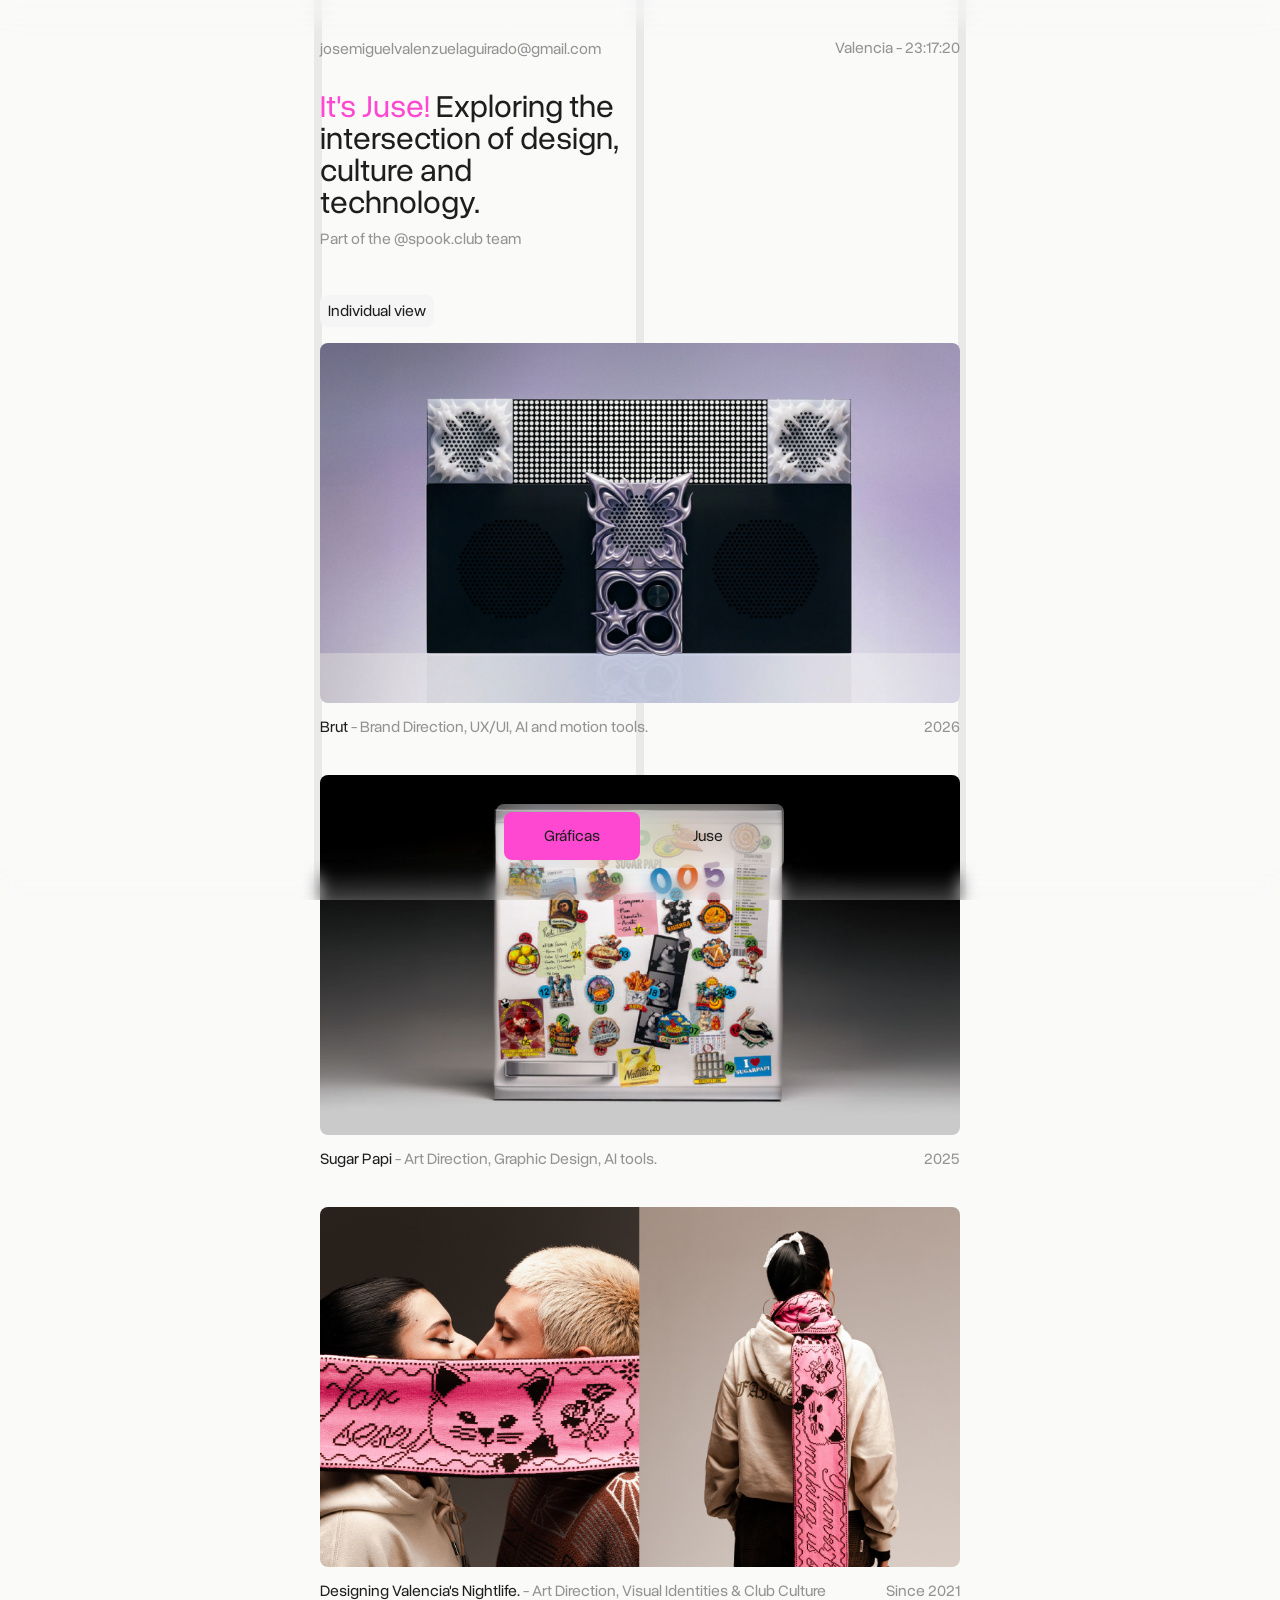
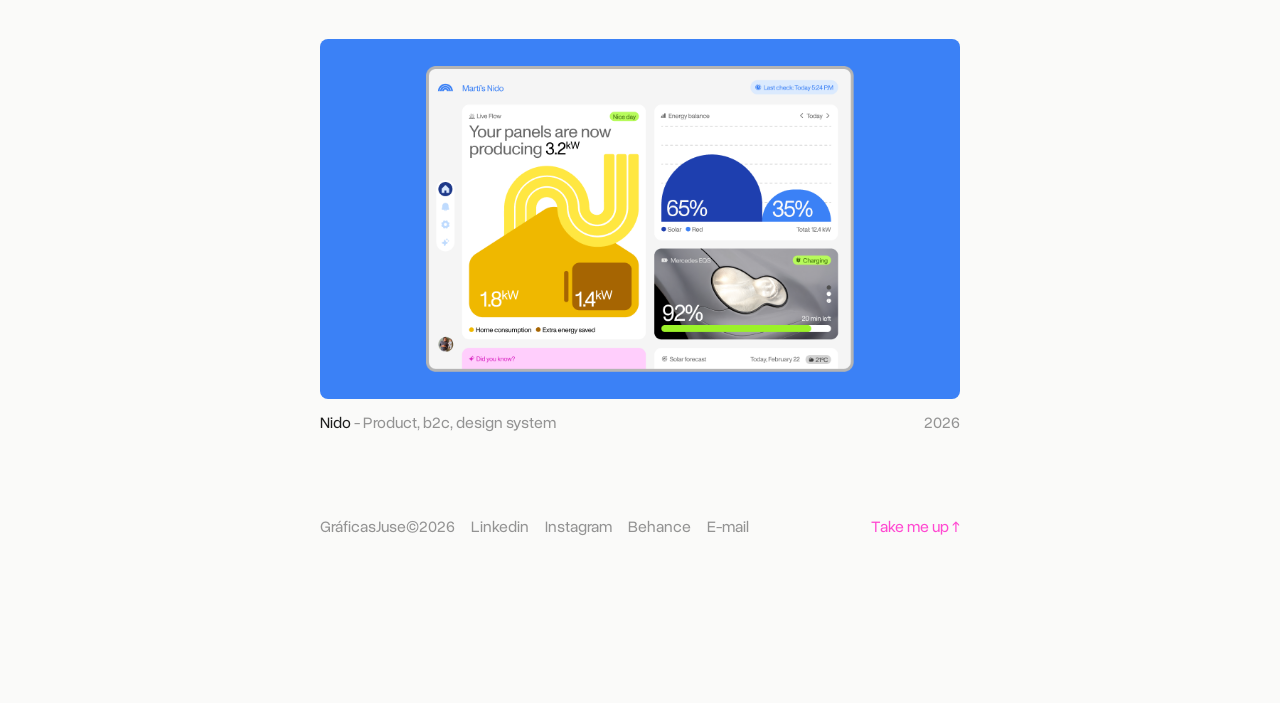
==== commit 9143cba1: "Actualiza portfolio y contenidos del case study Brut" ====
--- a/index.html
+++ b/index.html
@@ -14,11 +14,12 @@
   <main id="contenido" class="center">
     <section id="graficas" role="tabpanel" aria-labelledby="tab-graficas">
       <div class="intro"><div class="email-control"><button type="button" class="copy-email" aria-label="Copiar correo: josemiguelvalenzuelaguirado@gmail.com">josemiguelvalenzuelaguirado@gmail.com</button><span class="copy-feedback" aria-hidden="true">Copied!</span></div><time class="valencia-clock" aria-label="Hora de Valencia"></time><h1><a class="juse-title-link" href="https://www.instagram.com/itsjusee/?hl=en" target="_blank" rel="noopener noreferrer">It's Juse!</a> Exploring the intersection of design, culture and technology.</h1><span class="current-role">Part of the <a href="https://www.instagram.com/spook.club/?hl=es" target="_blank" rel="noopener noreferrer">@spook.club</a> team</span></div>
-      <div class="gallery" aria-label="Galería de proyectos">
+      <div class="gallery-toolbar"><button type="button" class="gallery-view" aria-controls="projects-gallery" aria-label="Individual view. Switch to grid view">Individual view</button></div>
+      <div class="gallery" id="projects-gallery" data-view="individual" aria-label="Galería de proyectos">
         <article class="project"><a class="project-open" href="brut.html" data-project="0" aria-label="Abrir proyecto: Brut"><img class="art project-cover" src="Recursos/Graficas/cover_project1.png" alt="" width="900" height="506" fetchpriority="high" decoding="async"></a><div class="caption"><div><h2><span class="project-name">Brut</span> - Brand Direction, UX/UI, AI and motion tools.</h2></div><span class="project-date">2026</span></div></article>
         <article class="project"><a class="project-open" href="sugar-papi.html" data-project="1" aria-label="Abrir proyecto: Sugar Papi"><img class="art project-cover" src="Recursos/Graficas/cover_project2.png" alt="" width="900" height="506" loading="lazy" decoding="async"></a><div class="caption"><div><h2><span class="project-name">Sugar Papi</span> - Art Direction, Graphic Design, AI tools.</h2></div><span class="project-date">2025</span></div></article>
         <article class="project"><a class="project-open" href="night-clubbing.html" data-project="3" aria-label="Abrir proyecto: Designing Valencia's Nightlife."><img class="art project-cover" src="Recursos/Graficas/cover_project3.png" alt="" width="900" height="506" loading="lazy" decoding="async"></a><div class="caption"><div><h2><span class="project-name">Designing Valencia's Nightlife.</span> - Art Direction, Visual Identities &amp; Club Culture</h2></div><span class="project-date">Since 2021</span></div></article>
-        <article class="project"><a class="project-open" href="nido.html" data-project="2" aria-label="Abrir proyecto: Nido"><img class="art project-cover" src="Recursos/Graficas/cover_project4.png" alt="" width="900" height="506" loading="lazy" decoding="async"></a><div class="caption"><div><h2><span class="project-name">Nido</span> - Product, b2c, design system</h2></div><span class="project-date">2026</span></div></article>
+        <article class="project"><button type="button" class="project-open project-building" data-project="2" aria-label="Nido: en construcción" aria-expanded="false"><img class="art project-cover" src="Recursos/Graficas/cover_project4.png" alt="" width="900" height="506" loading="lazy" decoding="async"><span class="project-building-overlay"><span>🛠️ Currently building</span></span></button><div class="caption"><div><h2><span class="project-name">Nido</span> - Product, b2c, design system</h2></div><span class="project-date">2026</span></div></article>
       </div>
     </section>
     <section id="juse" role="tabpanel" aria-labelledby="tab-juse" hidden>
--- a/styles.css
+++ b/styles.css
@@ -86,6 +86,7 @@
 body{line-height:100%}
 body *{line-height:100%}
 .current-role{display:block;font-size:16px;line-height:100%}
+#graficas>.intro>h1{margin-bottom:12px}
 .current-role a:hover,.current-role a:focus-visible{color:var(--rosa)}
 .current-role,.current-role a{color:var(--gris-oscuro)}
 .project-open{display:block;width:100%;padding:0;border:0;background:none;text-align:left;cursor:pointer}
@@ -255,6 +256,11 @@
 .juse-title-link{color:var(--rosa)}
 
 .project-cursor.is-building{background:var(--gris-oscuro)}
+.project-building{position:relative;overflow:hidden}
+.project-building-overlay{position:absolute;inset:0;display:grid;place-items:center;background:rgba(255,255,255,.5);opacity:0;pointer-events:none;transition:opacity .2s ease}
+.project-building-overlay>span{padding:8px 12px;border-radius:8px;background:var(--gris-oscuro);color:var(--negro);font-size:16px;line-height:100%;white-space:nowrap}
+.project-building.is-building-visible .project-building-overlay{opacity:1}
+@media(width < 768px){.gallery .project-building .project-cover{left:0;right:auto;transform:none;object-position:left center}}
 
 /* Fade and slide project labels independently of their cursor position. */
 .project-cursor{opacity:0;translate:0 6px;transition:opacity .18s ease,translate .22s cubic-bezier(.22,.61,.36,1),visibility 0s .22s}
@@ -297,8 +303,8 @@
 .brut-label{display:inline-block;font-size:16px;font-weight:400;line-height:100%;padding:4px 8px;border-radius:8px;background:var(--gris-claro);margin:0}
 .brut-credits a{text-decoration:none}
 .brut-credits a:hover,.brut-credits a:focus-visible{color:var(--rosa)}
-.brut-frames{container-type:inline-size;margin-top:40px;background:#000;border-radius:8px;overflow:hidden}
-.brut-frames-track{display:flex;align-items:center;gap:2cqw;height:56.25cqw;padding-inline:8cqw;overflow-x:auto;scroll-snap-type:x proximity;scroll-padding-inline:8cqw;scrollbar-width:none;cursor:grab;touch-action:pan-x pan-y;user-select:none}
+.brut-frames{container-type:inline-size;margin-top:40px;background:#fafaf9;border-radius:8px;overflow:hidden}
+.brut-frames-track{display:flex;align-items:center;gap:2cqw;height:56.25cqw;padding:2cqw;overflow-x:auto;scroll-snap-type:x proximity;scroll-padding-inline:2cqw;scrollbar-width:none;cursor:grab;touch-action:pan-x pan-y;user-select:none}
 .brut-frames-track::-webkit-scrollbar{display:none}
 .brut-frames-track.is-dragging{cursor:grabbing;scroll-snap-type:none}
 .brut-frame{flex:0 0 auto;height:38cqw;aspect-ratio:3 / 5;background:var(--azul);background-size:cover;background-position:center;scroll-snap-align:start}
@@ -306,6 +312,7 @@
 .brut-frame:nth-child(3){background-color:var(--rosa)}
 .brut-frame:nth-child(4){background-color:#39364d}
 .brut-frame:nth-child(5){background-color:#bcbcbc}
+img.brut-frame{display:block;width:auto;height:100%;max-width:none;aspect-ratio:auto;object-fit:contain;background:transparent;-webkit-user-drag:none}
 .brut-identity-gallery{position:relative;margin-top:40px;--identity-one:var(--azul);--identity-two:var(--rosa);--identity-three:var(--negro)}
 .brut-identity-track{display:flex;overflow-x:auto;scroll-snap-type:x mandatory;scrollbar-width:none;border-radius:8px}
 .brut-identity-track::-webkit-scrollbar{display:none}
@@ -330,6 +337,12 @@
 .brut-story-media{display:block;width:25.3125%;height:80%;object-fit:cover;border-radius:8px;background:var(--azul)}
 .brut-story:nth-child(2) .brut-story-media{background:var(--rosa)}
 .brut-story:nth-child(3) .brut-story-media{background:var(--negro)}
+.brut-launch-gallery .brut-identity-track,.brut-launch-gallery .brut-story-media{background:#000}
+.brut-launch-gallery .brut-identity-selector button{overflow:hidden;background:#fff}
+.brut-identity-selector button:has(video){overflow:hidden;background:#fff}
+.brut-identity-selector video{display:block;width:100%;height:100%;object-fit:cover;pointer-events:none}
+video.brut-identity-slide{display:block;width:100%;object-fit:contain;background:#fff!important}
+.brut-identity-animation{display:block;width:100%;object-fit:contain;background:#fafaf9!important}
 .brut-stories-controls{display:flex;align-items:center;justify-content:center;gap:0;margin-top:8px}
 .brut-stories-controls button{display:grid;place-items:center;width:28px;height:28px;padding:0;border:0;background:none;cursor:pointer}
 .brut-stories-controls button::before{content:"";width:8px;height:8px;border-radius:50%;background:var(--gris-oscuro);transition:background .2s}
@@ -347,6 +360,15 @@
 .brut-comparison:has(:focus-visible){outline:3px solid var(--rosa);outline-offset:4px}
 .brut-placeholder{display:block;width:100%;max-width:100%;aspect-ratio:1920 / 1080;object-fit:cover;background:var(--azul);border-radius:8px;margin-top:40px}
 .brut-index{display:none}
+.brut-video{position:relative;margin-top:40px;border-radius:8px;overflow:hidden;background:#fff}
+video.brut-placeholder{background:#fff}
+.brut-video video{display:block;width:100%;height:auto}
+.brut-video-sound{position:absolute;right:16px;bottom:16px;display:grid;place-items:center;width:48px;height:48px;padding:0;border:0;border-radius:8px;background:rgba(255,255,255,.2);color:#000;backdrop-filter:blur(24px);-webkit-backdrop-filter:blur(24px);box-shadow:0 8px 24px #00000008;cursor:pointer;opacity:0;transition:opacity .2s ease}
+.brut-video:hover .brut-video-sound,.brut-video:focus-within .brut-video-sound{opacity:1}
+.brut-video-sound:focus-visible{outline:2px solid var(--rosa);outline-offset:4px}
+.brut-video-sound .sound-on-icon,.brut-video-sound[aria-pressed="true"] .sound-off-icon{display:none}
+.brut-video-sound[aria-pressed="true"] .sound-on-icon{display:initial}
+@media(hover:none){.brut-video-sound{opacity:1}}
 .sugar-stats{display:grid;grid-template-columns:repeat(4,minmax(0,1fr));gap:12px 24px;margin-top:24px}
 .sugar-stat{min-width:0;display:grid;grid-template-rows:subgrid;grid-row:span 2;align-items:start;padding:16px;border-radius:8px;background:var(--gris-claro)}
 .sugar-case .sugar-stat h1{width:100%;margin:0}
@@ -444,3 +466,21 @@
   .footer-email{grid-column:4;grid-row:2}
   .footer-email .copy-feedback{left:auto;right:0}
 }
+
+/* Project view switch and square grid using the mobile cover crops. */
+.gallery-toolbar{display:flex;justify-content:flex-start;margin-bottom:16px}
+.gallery-view{min-height:32px;padding:8px;border:0;border-radius:8px;background:var(--gris-claro);color:var(--negro);font-size:16px;line-height:100%;cursor:pointer;transition:background .2s ease}
+.gallery-view:focus-visible{outline:4px solid var(--rosa);outline-offset:4px}
+@media(hover:hover){.gallery-view:hover{background:var(--rosa)}}
+.gallery[data-view="grid"]{grid-template-columns:repeat(2,minmax(0,1fr));gap:32px 24px}
+.gallery[data-view="grid"] .project-open{position:relative;aspect-ratio:1 / 1;overflow:hidden;border-radius:8px}
+#projects-gallery[data-view="grid"] .project-cover{position:absolute;top:0;left:50%;right:auto;width:177.777778%;height:100%;aspect-ratio:16 / 9;object-fit:cover;transform:translateX(-50%);border-radius:0}
+#projects-gallery[data-view="grid"] :is([data-project="0"],[data-project="2"],[data-project="3"]) .project-cover{left:0;transform:none;object-position:left center}
+#projects-gallery[data-view="grid"] [data-project="3"] .project-cover{transform:scale(1.16);transform-origin:left center}
+@media(width < 768px){
+  .gallery-toolbar{padding-inline:24px}
+  .gallery[data-view="grid"]{gap:32px 16px}
+}
+
+.gallery[data-view=grid] .caption>.project-date{display:none}
+.gallery[data-view=grid] .caption{grid-template-columns:minmax(0,1fr)}
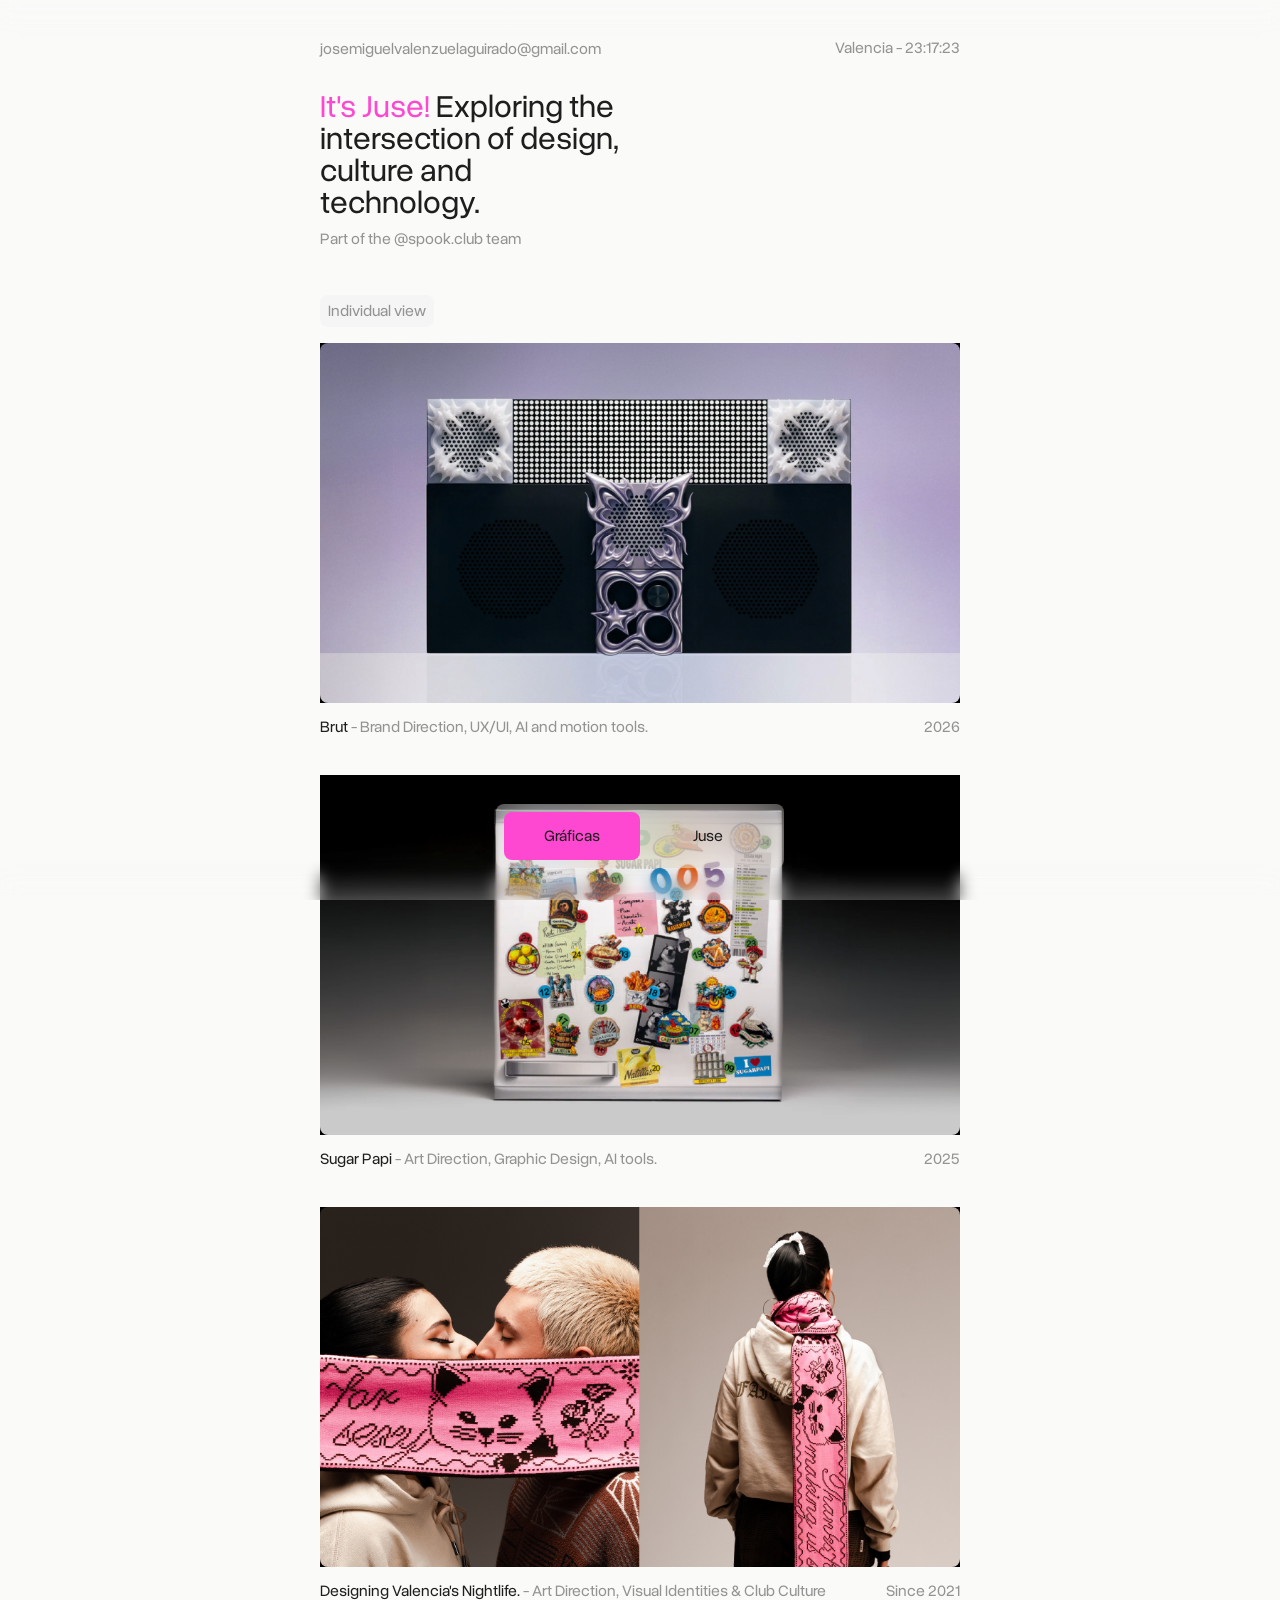
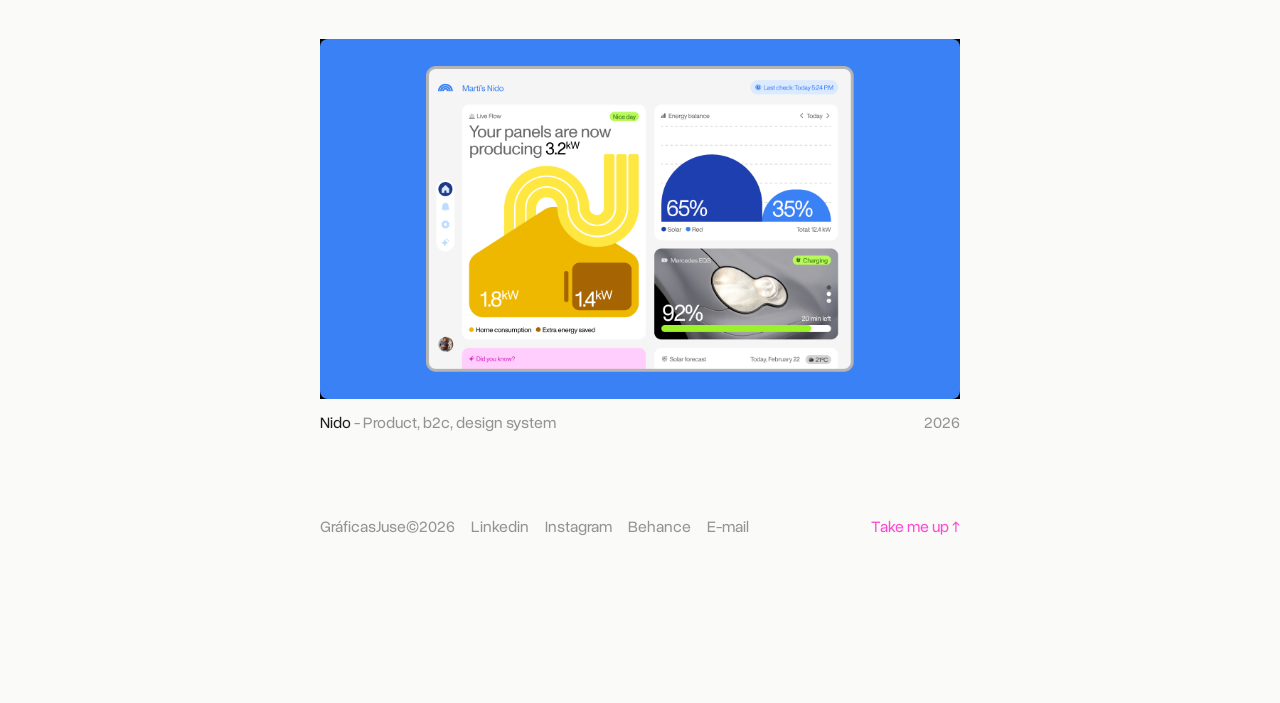
==== commit 8a7c99ec: "Preview Sugar Papi overview video on cover hover" ====
--- a/index.html
+++ b/index.html
@@ -17,7 +17,7 @@
       <div class="gallery-toolbar"><button type="button" class="gallery-view" aria-controls="projects-gallery" aria-label="Individual view. Switch to grid view">Individual view</button></div>
       <div class="gallery" id="projects-gallery" data-view="individual" aria-label="Galería de proyectos">
         <article class="project"><a class="project-open" href="brut.html" data-project="0" aria-label="Abrir proyecto: Brut"><img class="art project-cover" src="Recursos/Graficas/cover_project1.png" alt="" width="900" height="506" fetchpriority="high" decoding="async"></a><div class="caption"><div><h2><span class="project-name">Brut</span> - Brand Direction, UX/UI, AI and motion tools.</h2></div><span class="project-date">2026</span></div></article>
-        <article class="project"><a class="project-open" href="sugar-papi.html" data-project="1" aria-label="Abrir proyecto: Sugar Papi"><img class="art project-cover" src="Recursos/Graficas/cover_project2.png" alt="" width="900" height="506" loading="lazy" decoding="async"></a><div class="caption"><div><h2><span class="project-name">Sugar Papi</span> - Art Direction, Graphic Design, AI tools.</h2></div><span class="project-date">2025</span></div></article>
+        <article class="project"><a class="project-open" href="sugar-papi.html" data-project="1" aria-label="Abrir proyecto: Sugar Papi"><img class="art project-cover" src="Recursos/Graficas/cover_project2.png" alt="" width="900" height="506" loading="lazy" decoding="async"><video class="project-hover-video" loop muted playsinline preload="none" aria-hidden="true"><source src="Recursos/Graficas/02%20Sugar%20Papi/portada_sugarpapi.mp4" type="video/mp4"></video></a><div class="caption"><div><h2><span class="project-name">Sugar Papi</span> - Art Direction, Graphic Design, AI tools.</h2></div><span class="project-date">2025</span></div></article>
         <article class="project"><a class="project-open" href="night-clubbing.html" data-project="3" aria-label="Abrir proyecto: Designing Valencia's Nightlife."><img class="art project-cover" src="Recursos/Graficas/cover_project3.png" alt="" width="900" height="506" loading="lazy" decoding="async"></a><div class="caption"><div><h2><span class="project-name">Designing Valencia's Nightlife.</span> - Art Direction, Visual Identities &amp; Club Culture</h2></div><span class="project-date">Since 2021</span></div></article>
         <article class="project"><button type="button" class="project-open project-building" data-project="2" aria-label="Nido: en construcción" aria-expanded="false"><img class="art project-cover" src="Recursos/Graficas/cover_project4.png" alt="" width="900" height="506" loading="lazy" decoding="async"><span class="project-building-overlay"><span>🛠️ Currently building</span></span></button><div class="caption"><div><h2><span class="project-name">Nido</span> - Product, b2c, design system</h2></div><span class="project-date">2026</span></div></article>
       </div>
--- a/styles.css
+++ b/styles.css
@@ -60,6 +60,8 @@
 }
 
 /* Design palette: names shared with the portfolio's visual direction. */
+/* Reglas: column guides temporarily hidden. Remove this rule to show them again. */
+.guides{display:none}
 :root{
   --rosa:#FF48D1;
   --azul:#3D77FF;
@@ -307,6 +309,9 @@
 .brut-frames-track{display:flex;align-items:center;gap:2cqw;height:56.25cqw;padding:2cqw;overflow-x:auto;scroll-snap-type:x proximity;scroll-padding-inline:2cqw;scrollbar-width:none;cursor:grab;touch-action:pan-x pan-y;user-select:none}
 .brut-frames-track::-webkit-scrollbar{display:none}
 .brut-frames-track.is-dragging{cursor:grabbing;scroll-snap-type:none}
+.sugar-magnets{background:#fff}
+.sugar-magnets .brut-frames-track{gap:0;padding:0;scroll-padding-inline:0;background:transparent}
+.sugar-magnets .brut-frames-track:focus-visible{outline:3px solid var(--azul);outline-offset:-3px}
 .brut-frame{flex:0 0 auto;height:38cqw;aspect-ratio:3 / 5;background:var(--azul);background-size:cover;background-position:center;scroll-snap-align:start}
 .brut-frame:nth-child(2){background-color:#b8c6ce}
 .brut-frame:nth-child(3){background-color:var(--rosa)}
@@ -316,6 +321,7 @@
 .brut-identity-gallery{position:relative;margin-top:40px;--identity-one:var(--azul);--identity-two:var(--rosa);--identity-three:var(--negro)}
 .brut-identity-track{display:flex;overflow-x:auto;scroll-snap-type:x mandatory;scrollbar-width:none;border-radius:8px}
 .brut-identity-track::-webkit-scrollbar{display:none}
+.sugar-product-gallery img.brut-identity-slide{display:block;width:100%;object-fit:cover}
 .brut-identity-slide{flex:0 0 100%;min-width:0;aspect-ratio:16 / 9;scroll-snap-align:start;background:var(--identity-one);background-size:cover;background-position:center}
 .brut-identity-slide:nth-child(2){background:var(--identity-two);background-size:cover;background-position:center}
 .brut-identity-slide:nth-child(3){background:var(--identity-three);background-size:cover;background-position:center}
@@ -351,6 +357,7 @@
 @media(width >= 1280px){.brut-case .brut-heading{width:calc((100% - 24px) / 2)}}
 .brut-comparison{position:relative;aspect-ratio:16 / 9;margin-top:40px;border-radius:8px;overflow:hidden;isolation:isolate}
 .brut-comparison-layer{position:absolute;inset:0;background-size:cover;background-position:center}
+.brut-comparison img.brut-comparison-layer{display:block;width:100%;height:100%;object-fit:cover}
 .brut-comparison-pink{background-color:var(--rosa)}
 .brut-comparison-blue{background-color:var(--azul);clip-path:inset(0 calc(100% - var(--comparison-position)) 0 0)}
 .brut-comparison-hint{position:absolute;top:16px;left:16px;padding:4px 8px;border-radius:8px;background:#ffffffdd;color:var(--gris-oscuro);font-size:16px;pointer-events:none}
@@ -378,7 +385,7 @@
 .brut-closing .brut-label{background:#fff}
 .brut-closing .brut-section:last-child{margin-bottom:0}
 .brut-page footer{margin-top:0;padding-top:88px;background:#e0e0e0;box-shadow:0 0 0 100vmax #e0e0e0;clip-path:inset(0 -100vmax)}
-.sugar-page footer{background:#fafaf9;box-shadow:0 0 0 100vmax #fafaf9}
+.sugar-page footer{background:#e0e0e0;box-shadow:0 0 0 100vmax #e0e0e0}
 .sugar-page{background:#fafaf9}
 .sugar-page .brut-comparison-hint{background:#fafaf9dd}
 .sugar-page .skip{background:#fafaf9}
@@ -469,9 +476,9 @@
 
 /* Project view switch and square grid using the mobile cover crops. */
 .gallery-toolbar{display:flex;justify-content:flex-start;margin-bottom:16px}
-.gallery-view{min-height:32px;padding:8px;border:0;border-radius:8px;background:var(--gris-claro);color:var(--negro);font-size:16px;line-height:100%;cursor:pointer;transition:background .2s ease}
+.gallery-view{min-height:32px;padding:8px;border:0;border-radius:8px;background:var(--gris-claro);color:var(--gris-oscuro);font-size:16px;line-height:100%;cursor:pointer;transition:color .2s ease}
 .gallery-view:focus-visible{outline:4px solid var(--rosa);outline-offset:4px}
-@media(hover:hover){.gallery-view:hover{background:var(--rosa)}}
+@media(hover:hover){.gallery-view:hover{color:var(--negro)}}
 .gallery[data-view="grid"]{grid-template-columns:repeat(2,minmax(0,1fr));gap:32px 24px}
 .gallery[data-view="grid"] .project-open{position:relative;aspect-ratio:1 / 1;overflow:hidden;border-radius:8px}
 #projects-gallery[data-view="grid"] .project-cover{position:absolute;top:0;left:50%;right:auto;width:177.777778%;height:100%;aspect-ratio:16 / 9;object-fit:cover;transform:translateX(-50%);border-radius:0}
@@ -484,3 +491,26 @@
 
 .gallery[data-view=grid] .caption>.project-date{display:none}
 .gallery[data-view=grid] .caption{grid-template-columns:minmax(0,1fr)}
+
+.sugar-overview-video,.sugar-packaging-image{display:block;height:auto;aspect-ratio:auto}
+
+.sugar-case #creative-direction .sugar-magnets,.sugar-case #creative-direction .sugar-magnets .brut-frames-track{background:#000}
+
+/* Overlapping looping clips in the Sugar Papi Impact section. */
+.sugar-impact-videos{position:relative;isolation:isolate;container-type:inline-size;width:72%;aspect-ratio:1.08;margin:40px auto 0}
+.sugar-impact-video{position:absolute;display:block;width:39%;aspect-ratio:9 / 16;height:auto;object-fit:cover;border-radius:16px;background:#000}
+.sugar-impact-video:first-child{top:8%;left:18%;z-index:1;transform:rotate(-7deg)}
+.sugar-impact-video:nth-child(2){top:18%;left:49%;transform:rotate(14deg)}
+@media(width < 768px){.sugar-impact-video{border-radius:10px}}
+.sugar-case #creative-direction .sugar-magnets img.brut-frame{background:#000}
+
+.sugar-case .sugar-impact-caption{width:100%;max-width:none;margin:16px 0 0;text-align:center;color:var(--gris-oscuro)}
+
+/* Keep media blocks black while their content loads. */
+.project-open:has(.project-hover-video){position:relative;overflow:hidden}
+.project-hover-video{position:absolute;inset:0;display:block;width:100%;height:100%;object-fit:cover;border-radius:inherit;opacity:0;pointer-events:none;transition:opacity .2s ease}
+.project-open.is-previewing .project-hover-video{opacity:1}
+img,video,.project-open,.juse-portrait,.brut-frames,.brut-frames-track,
+.brut-identity-gallery,.brut-identity-track,.brut-identity-slide,
+.brut-story-media,.brut-comparison,.brut-comparison-layer,
+.brut-placeholder,.brut-video{background-color:#000!important}
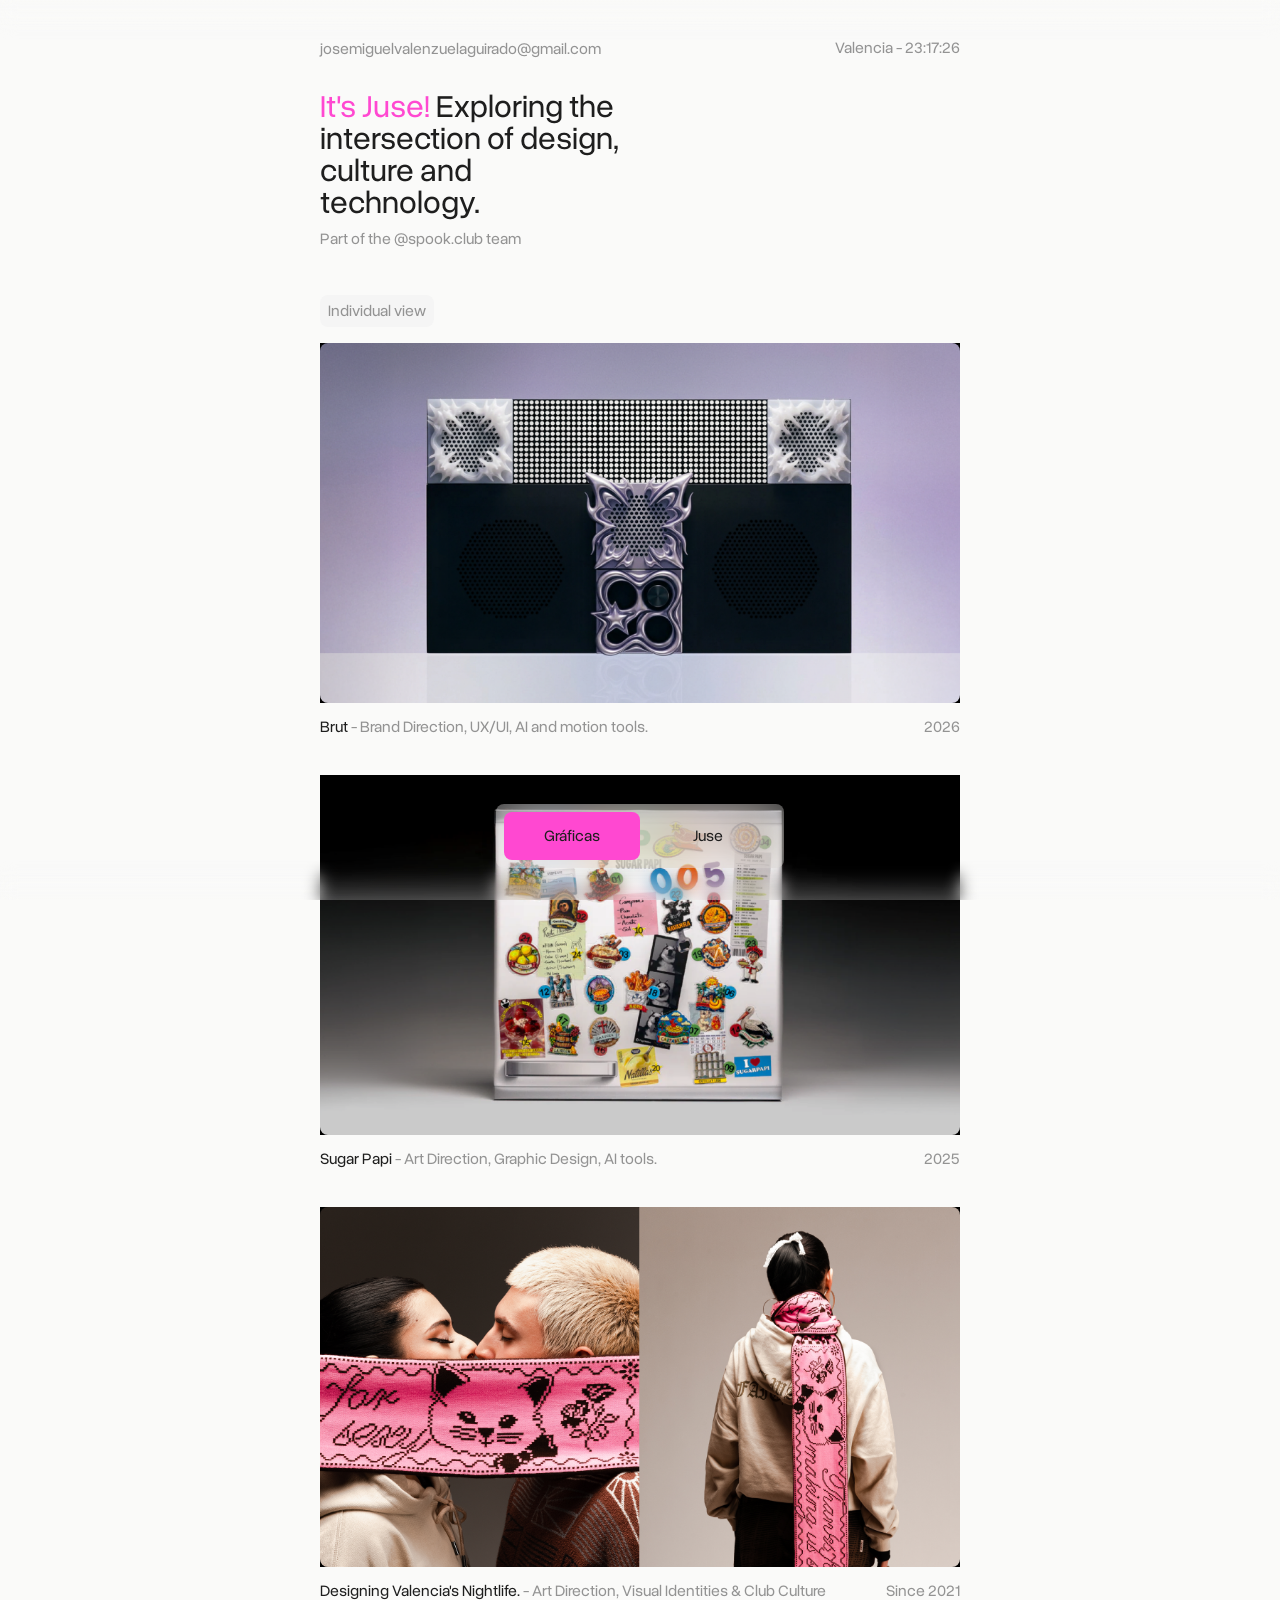
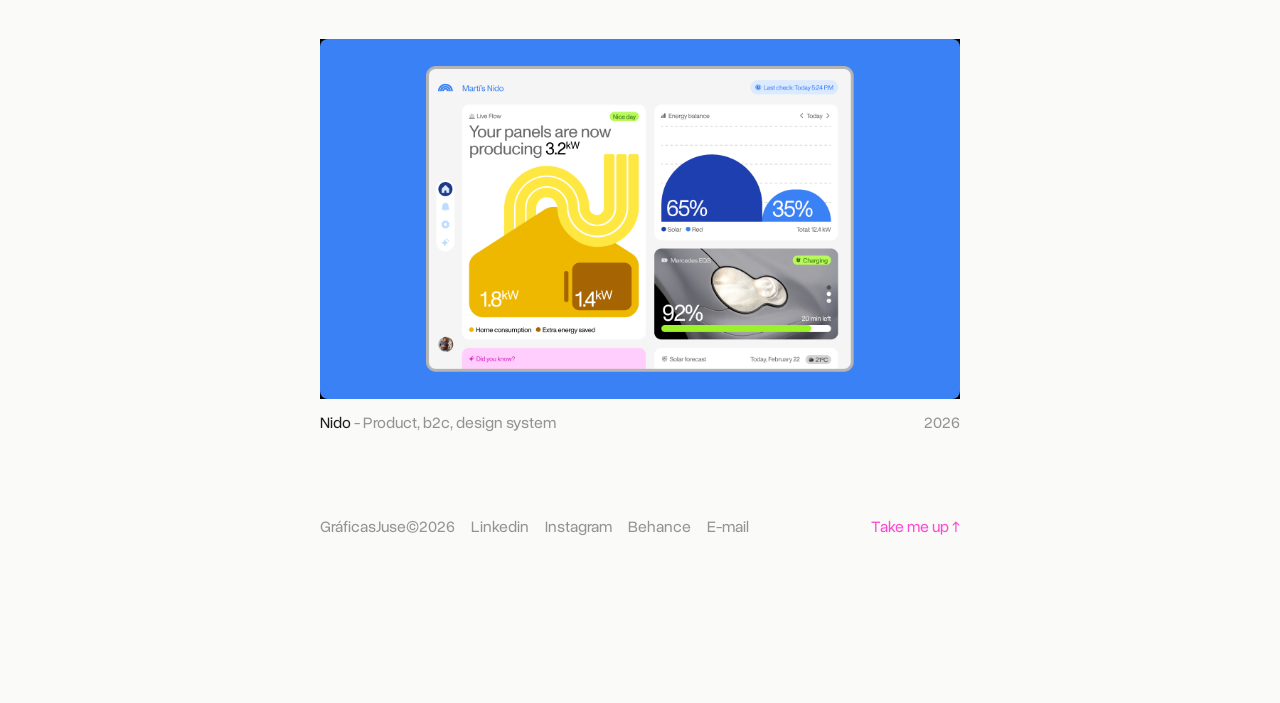
==== commit 94d2a2fa: "Preview Brut video segment on project cover hover" ====
--- a/index.html
+++ b/index.html
@@ -16,7 +16,7 @@
       <div class="intro"><div class="email-control"><button type="button" class="copy-email" aria-label="Copiar correo: josemiguelvalenzuelaguirado@gmail.com">josemiguelvalenzuelaguirado@gmail.com</button><span class="copy-feedback" aria-hidden="true">Copied!</span></div><time class="valencia-clock" aria-label="Hora de Valencia"></time><h1><a class="juse-title-link" href="https://www.instagram.com/itsjusee/?hl=en" target="_blank" rel="noopener noreferrer">It's Juse!</a> Exploring the intersection of design, culture and technology.</h1><span class="current-role">Part of the <a href="https://www.instagram.com/spook.club/?hl=es" target="_blank" rel="noopener noreferrer">@spook.club</a> team</span></div>
       <div class="gallery-toolbar"><button type="button" class="gallery-view" aria-controls="projects-gallery" aria-label="Individual view. Switch to grid view">Individual view</button></div>
       <div class="gallery" id="projects-gallery" data-view="individual" aria-label="Galería de proyectos">
-        <article class="project"><a class="project-open" href="brut.html" data-project="0" aria-label="Abrir proyecto: Brut"><img class="art project-cover" src="Recursos/Graficas/cover_project1.png" alt="" width="900" height="506" fetchpriority="high" decoding="async"></a><div class="caption"><div><h2><span class="project-name">Brut</span> - Brand Direction, UX/UI, AI and motion tools.</h2></div><span class="project-date">2026</span></div></article>
+        <article class="project"><a class="project-open" href="brut.html" data-project="0" aria-label="Abrir proyecto: Brut"><img class="art project-cover" src="Recursos/Graficas/cover_project1.png" alt="" width="900" height="506" fetchpriority="high" decoding="async"><video class="project-hover-video" loop muted playsinline preload="none" data-preview-start="7" data-preview-end="23" aria-hidden="true"><source src="Recursos/Graficas/01%20Brut/quick_export05.mp4#t=7" type="video/mp4"></video></a><div class="caption"><div><h2><span class="project-name">Brut</span> - Brand Direction, UX/UI, AI and motion tools.</h2></div><span class="project-date">2026</span></div></article>
         <article class="project"><a class="project-open" href="sugar-papi.html" data-project="1" aria-label="Abrir proyecto: Sugar Papi"><img class="art project-cover" src="Recursos/Graficas/cover_project2.png" alt="" width="900" height="506" loading="lazy" decoding="async"><video class="project-hover-video" loop muted playsinline preload="none" aria-hidden="true"><source src="Recursos/Graficas/02%20Sugar%20Papi/portada_sugarpapi.mp4" type="video/mp4"></video></a><div class="caption"><div><h2><span class="project-name">Sugar Papi</span> - Art Direction, Graphic Design, AI tools.</h2></div><span class="project-date">2025</span></div></article>
         <article class="project"><a class="project-open" href="night-clubbing.html" data-project="3" aria-label="Abrir proyecto: Designing Valencia's Nightlife."><img class="art project-cover" src="Recursos/Graficas/cover_project3.png" alt="" width="900" height="506" loading="lazy" decoding="async"></a><div class="caption"><div><h2><span class="project-name">Designing Valencia's Nightlife.</span> - Art Direction, Visual Identities &amp; Club Culture</h2></div><span class="project-date">Since 2021</span></div></article>
         <article class="project"><button type="button" class="project-open project-building" data-project="2" aria-label="Nido: en construcción" aria-expanded="false"><img class="art project-cover" src="Recursos/Graficas/cover_project4.png" alt="" width="900" height="506" loading="lazy" decoding="async"><span class="project-building-overlay"><span>🛠️ Currently building</span></span></button><div class="caption"><div><h2><span class="project-name">Nido</span> - Product, b2c, design system</h2></div><span class="project-date">2026</span></div></article>
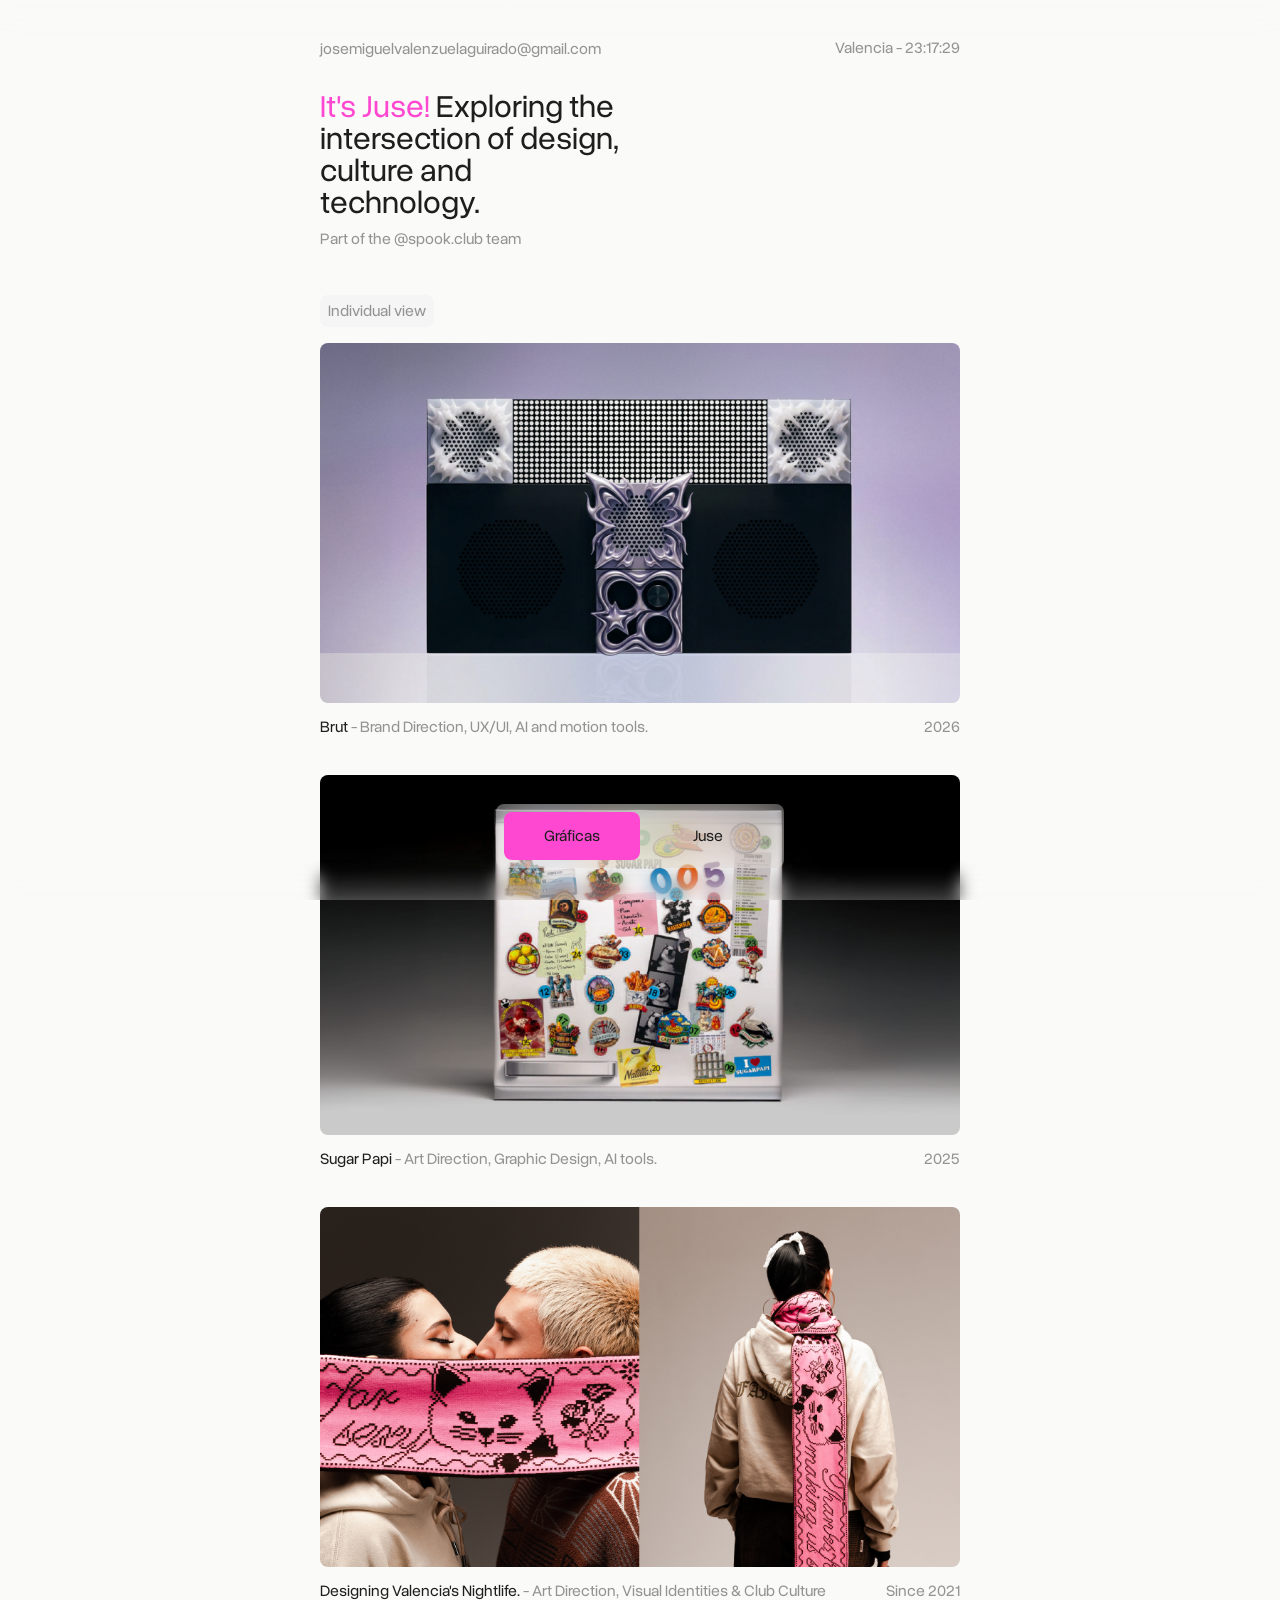
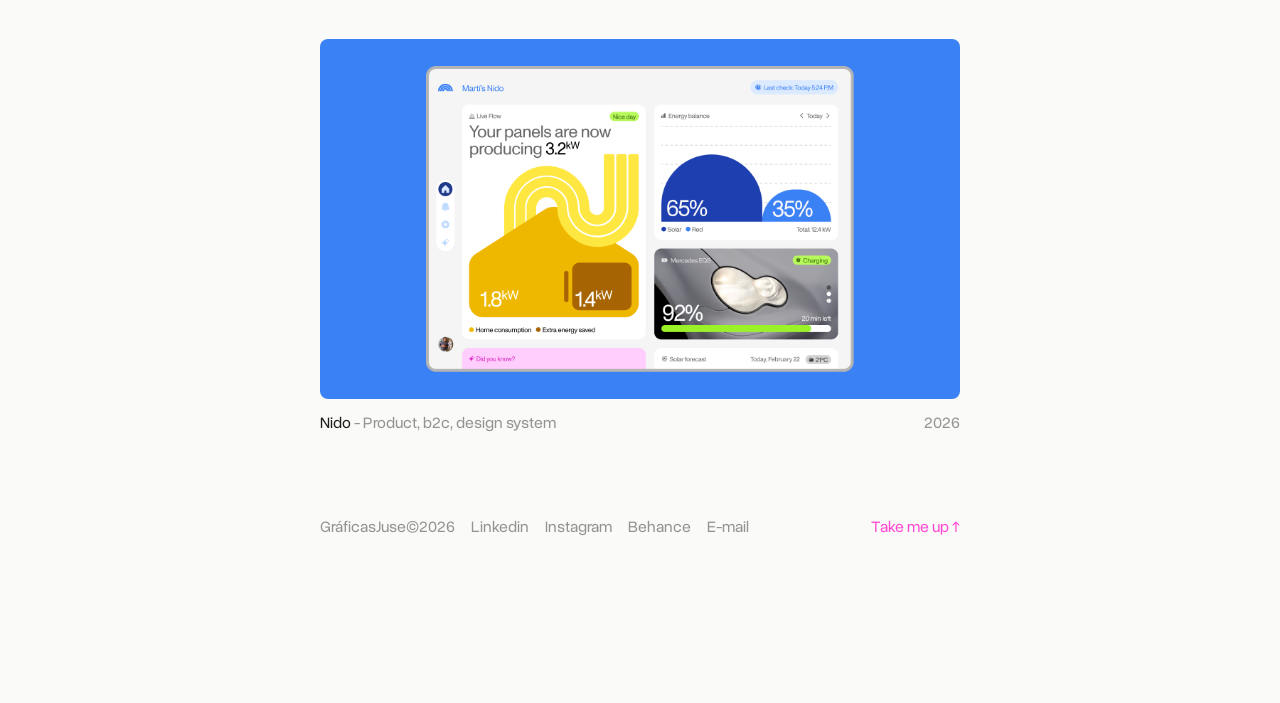
==== commit a2a68a08: "Update Brut and nightlife case studies and previews" ====
--- a/index.html
+++ b/index.html
@@ -16,9 +16,9 @@
       <div class="intro"><div class="email-control"><button type="button" class="copy-email" aria-label="Copiar correo: josemiguelvalenzuelaguirado@gmail.com">josemiguelvalenzuelaguirado@gmail.com</button><span class="copy-feedback" aria-hidden="true">Copied!</span></div><time class="valencia-clock" aria-label="Hora de Valencia"></time><h1><a class="juse-title-link" href="https://www.instagram.com/itsjusee/?hl=en" target="_blank" rel="noopener noreferrer">It's Juse!</a> Exploring the intersection of design, culture and technology.</h1><span class="current-role">Part of the <a href="https://www.instagram.com/spook.club/?hl=es" target="_blank" rel="noopener noreferrer">@spook.club</a> team</span></div>
       <div class="gallery-toolbar"><button type="button" class="gallery-view" aria-controls="projects-gallery" aria-label="Individual view. Switch to grid view">Individual view</button></div>
       <div class="gallery" id="projects-gallery" data-view="individual" aria-label="Galería de proyectos">
-        <article class="project"><a class="project-open" href="brut.html" data-project="0" aria-label="Abrir proyecto: Brut"><img class="art project-cover" src="Recursos/Graficas/cover_project1.png" alt="" width="900" height="506" fetchpriority="high" decoding="async"><video class="project-hover-video" loop muted playsinline preload="none" data-preview-start="7" data-preview-end="23" aria-hidden="true"><source src="Recursos/Graficas/01%20Brut/quick_export05.mp4#t=7" type="video/mp4"></video></a><div class="caption"><div><h2><span class="project-name">Brut</span> - Brand Direction, UX/UI, AI and motion tools.</h2></div><span class="project-date">2026</span></div></article>
+        <article class="project"><a class="project-open" href="brut.html" data-project="0" aria-label="Abrir proyecto: Brut"><img class="art project-cover" src="Recursos/Graficas/cover_project1.png" alt="" width="900" height="506" fetchpriority="high" decoding="async"><video class="project-hover-video" loop muted playsinline preload="none" data-preview-start="10" data-preview-end="23" aria-hidden="true"><source src="Recursos/Graficas/01%20Brut/quick_export05.mp4#t=10" type="video/mp4"></video></a><div class="caption"><div><h2><span class="project-name">Brut</span> - Brand Direction, UX/UI, AI and motion tools.</h2></div><span class="project-date">2026</span></div></article>
         <article class="project"><a class="project-open" href="sugar-papi.html" data-project="1" aria-label="Abrir proyecto: Sugar Papi"><img class="art project-cover" src="Recursos/Graficas/cover_project2.png" alt="" width="900" height="506" loading="lazy" decoding="async"><video class="project-hover-video" loop muted playsinline preload="none" aria-hidden="true"><source src="Recursos/Graficas/02%20Sugar%20Papi/portada_sugarpapi.mp4" type="video/mp4"></video></a><div class="caption"><div><h2><span class="project-name">Sugar Papi</span> - Art Direction, Graphic Design, AI tools.</h2></div><span class="project-date">2025</span></div></article>
-        <article class="project"><a class="project-open" href="night-clubbing.html" data-project="3" aria-label="Abrir proyecto: Designing Valencia's Nightlife."><img class="art project-cover" src="Recursos/Graficas/cover_project3.png" alt="" width="900" height="506" loading="lazy" decoding="async"></a><div class="caption"><div><h2><span class="project-name">Designing Valencia's Nightlife.</span> - Art Direction, Visual Identities &amp; Club Culture</h2></div><span class="project-date">Since 2021</span></div></article>
+        <article class="project"><a class="project-open" href="night-clubbing.html" data-project="3" aria-label="Abrir proyecto: Designing Valencia's Nightlife."><img class="art project-cover" src="Recursos/Graficas/cover_project3.png" alt="" width="900" height="506" loading="lazy" decoding="async"><video class="project-hover-video" loop muted playsinline preload="none" aria-hidden="true"><source src="Recursos/Graficas/04%20Clubbing/portada.mp4" type="video/mp4"></video></a><div class="caption"><div><h2><span class="project-name">Designing Valencia's Nightlife.</span> - Art Direction, Visual Identities &amp; Club Culture</h2></div><span class="project-date">Since 2021</span></div></article>
         <article class="project"><button type="button" class="project-open project-building" data-project="2" aria-label="Nido: en construcción" aria-expanded="false"><img class="art project-cover" src="Recursos/Graficas/cover_project4.png" alt="" width="900" height="506" loading="lazy" decoding="async"><span class="project-building-overlay"><span>🛠️ Currently building</span></span></button><div class="caption"><div><h2><span class="project-name">Nido</span> - Product, b2c, design system</h2></div><span class="project-date">2026</span></div></article>
       </div>
     </section>
--- a/styles.css
+++ b/styles.css
@@ -384,6 +384,10 @@
 .brut-closing{background:#e0e0e0;box-shadow:0 0 0 100vmax #e0e0e0;clip-path:inset(0 -100vmax);padding:48px 0}
 .brut-closing .brut-label{background:#fff}
 .brut-closing .brut-section:last-child{margin-bottom:0}
+.brut-closing #reflections{margin-bottom:0}
+.brut-end-photo{display:flex;flex-direction:column;align-items:center;gap:32px;margin:0;padding:56px 0 24px}
+.brut-end-photo img{display:block;width:460px;max-width:85%;height:auto;transform:rotate(-6deg);box-shadow:0 6px 16px #0002}
+.brut-end-photo figcaption{font-size:14px;line-height:1.4;text-align:center;color:var(--gris-oscuro)}
 .brut-page footer{margin-top:0;padding-top:88px;background:#e0e0e0;box-shadow:0 0 0 100vmax #e0e0e0;clip-path:inset(0 -100vmax)}
 .sugar-page footer{background:#e0e0e0;box-shadow:0 0 0 100vmax #e0e0e0}
 .sugar-page{background:#fafaf9}
@@ -514,3 +518,7 @@
 .brut-identity-gallery,.brut-identity-track,.brut-identity-slide,
 .brut-story-media,.brut-comparison,.brut-comparison-layer,
 .brut-placeholder,.brut-video{background-color:#000!important}
+
+#graficas .gallery .project-open,
+#graficas .gallery .project-cover,
+#graficas .gallery .project-hover-video{background-color:transparent!important}
